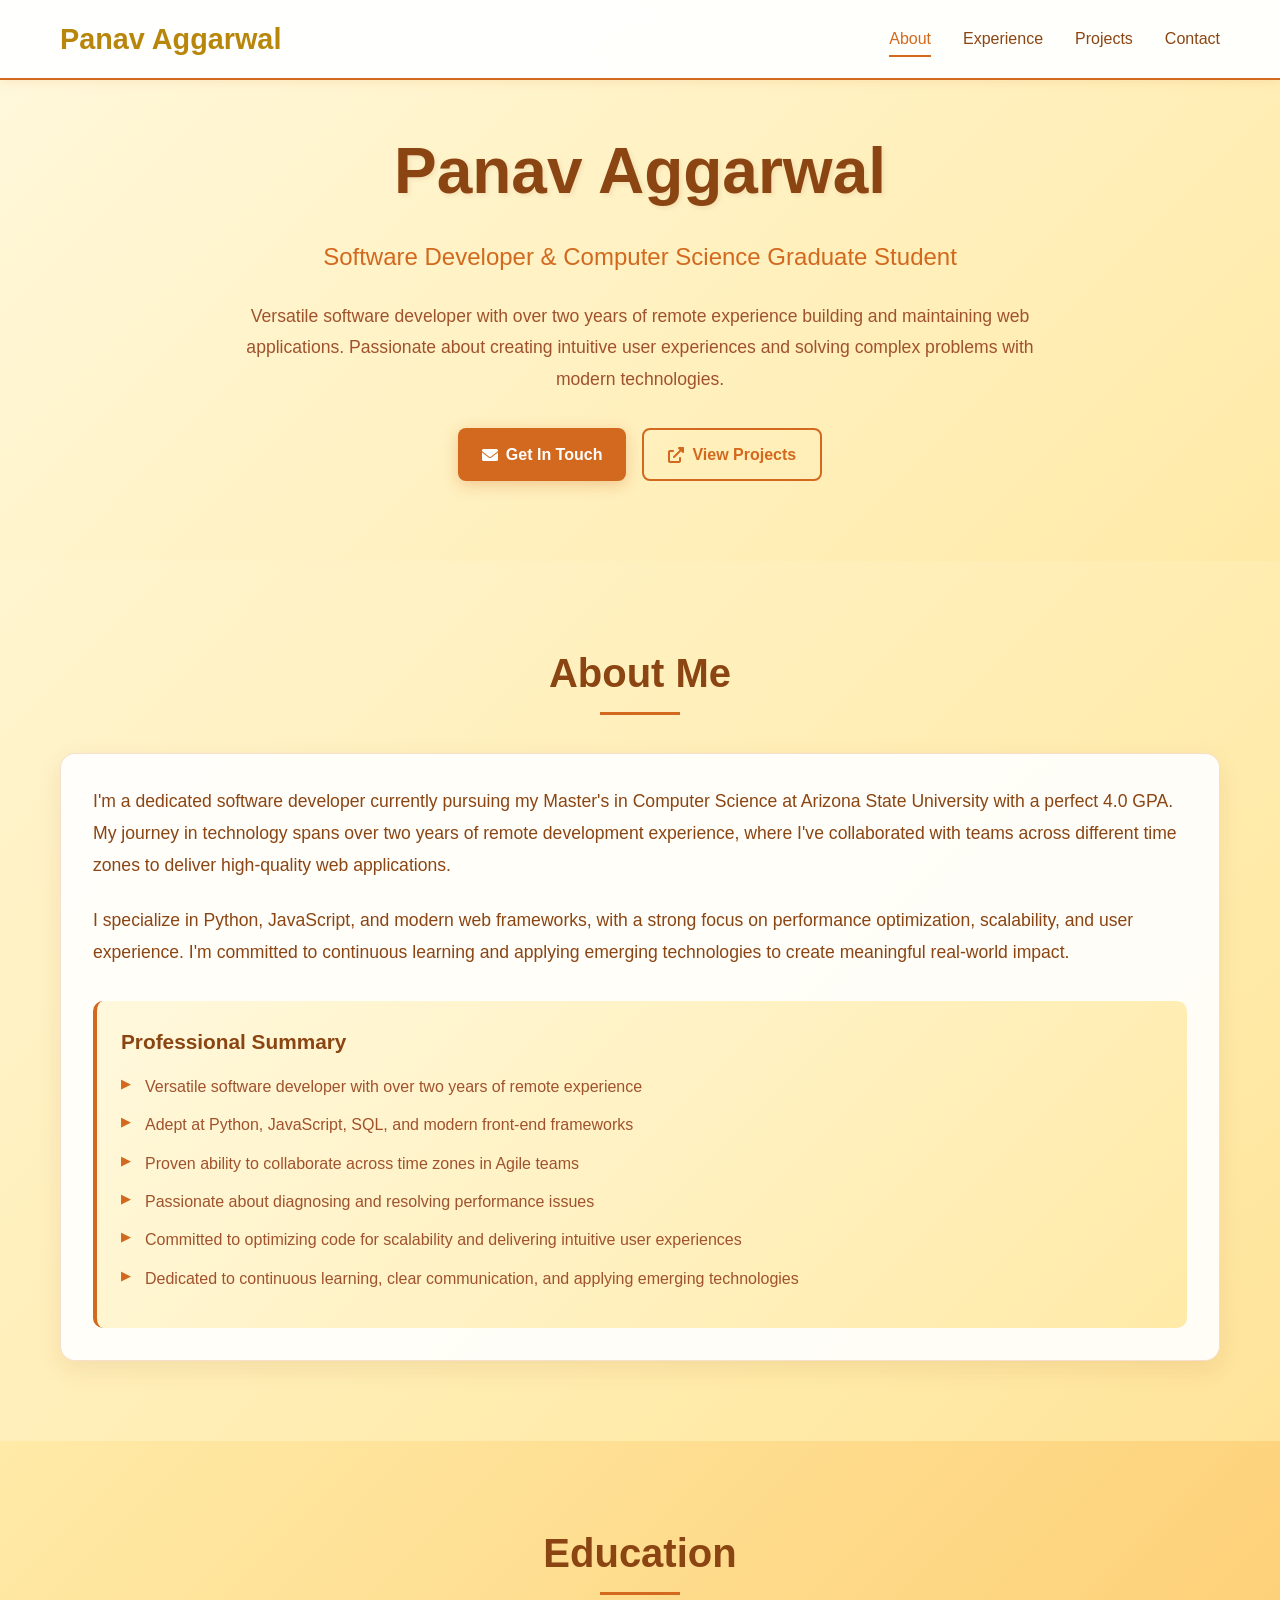
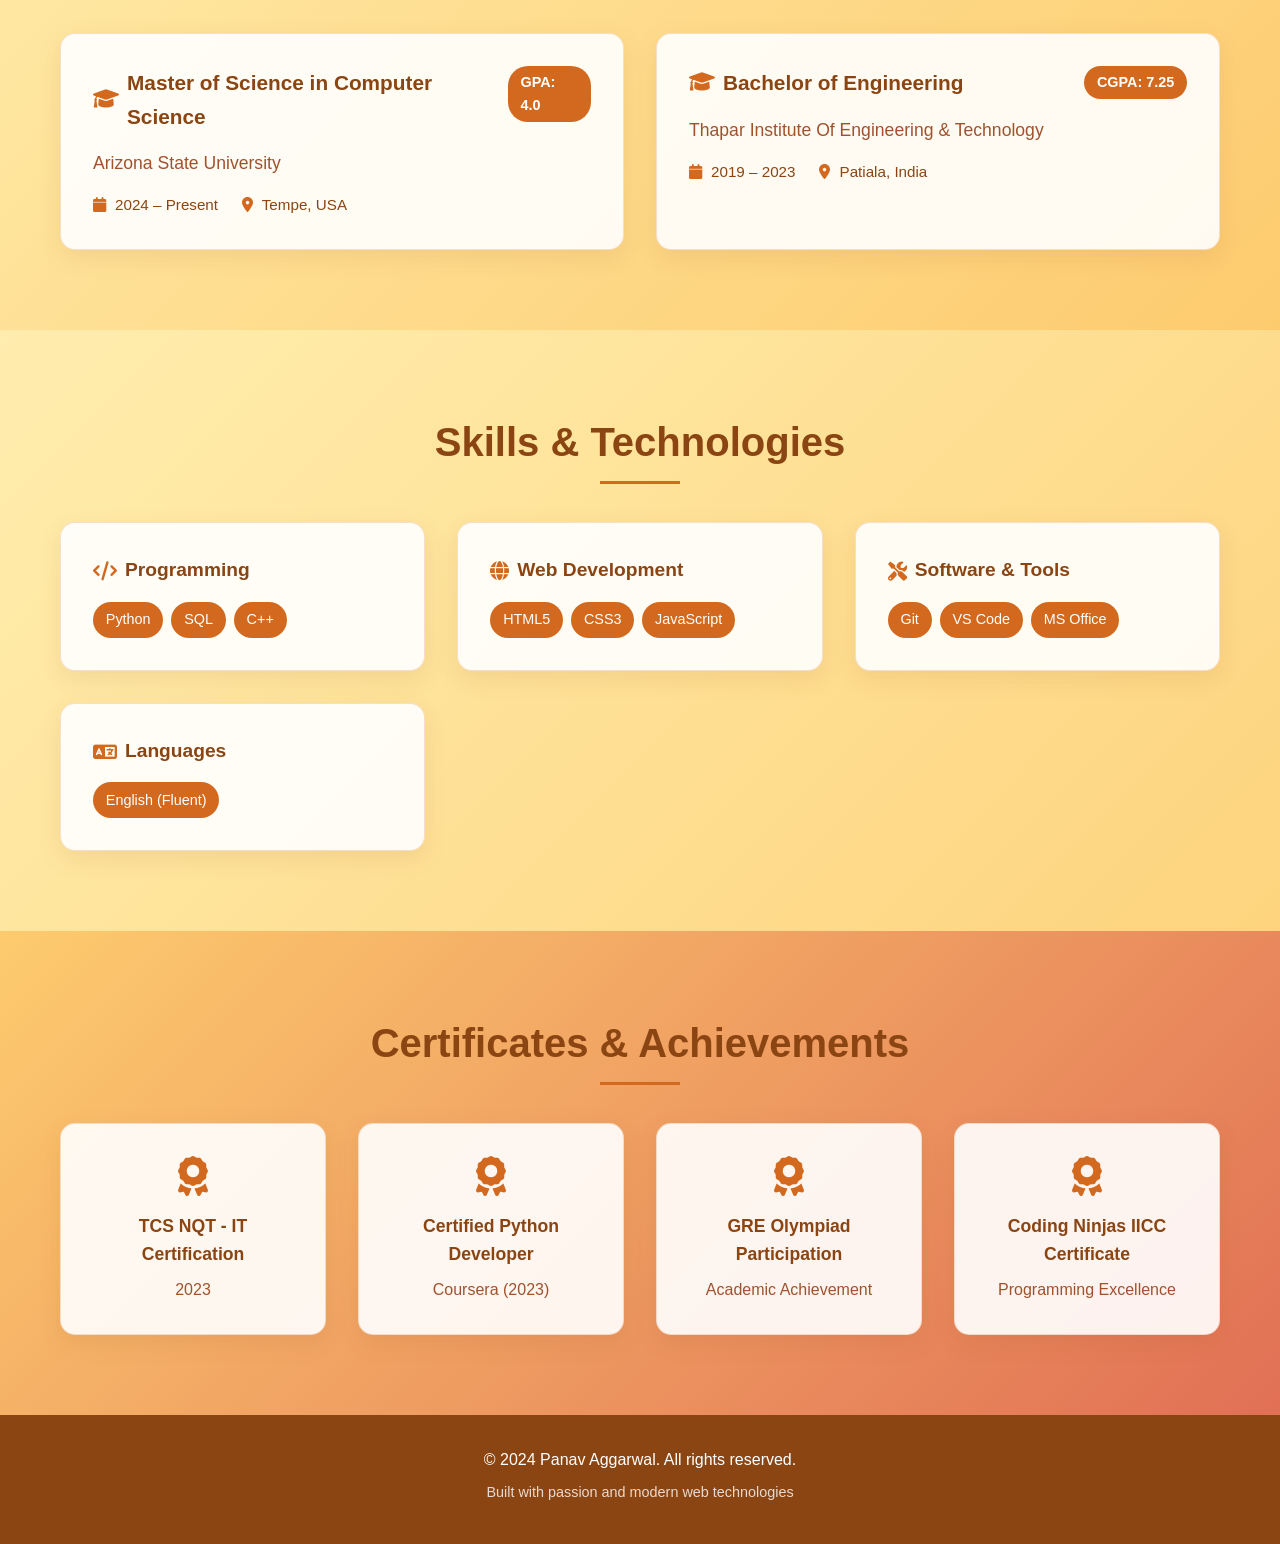
==== index.html @ fdd174f0 "Add files via upload" ====
<!DOCTYPE html>
<html lang="en">
<head>
    <meta charset="UTF-8">
    <meta name="viewport" content="width=device-width, initial-scale=1.0">
    <title>Panav Aggarwal - Portfolio</title>
    <link rel="stylesheet" href="styles.css">
    <link href="https://cdnjs.cloudflare.com/ajax/libs/font-awesome/6.0.0/css/all.min.css" rel="stylesheet">
</head>
<body>
    <!-- Navigation -->
    <nav class="navbar">
        <div class="nav-container">
            <div class="nav-logo">
                <a href="index.html">Panav Aggarwal</a>
            </div>
            <div class="nav-menu" id="nav-menu">
                <a href="index.html" class="nav-link active">About</a>
                <a href="experience.html" class="nav-link">Experience</a>
                <a href="projects.html" class="nav-link">Projects</a>
                <a href="contact.html" class="nav-link">Contact</a>
            </div>
            <div class="hamburger" id="hamburger">
                <span class="bar"></span>
                <span class="bar"></span>
                <span class="bar"></span>
            </div>
        </div>
    </nav>

    <!-- Hero Section -->
    <section class="hero">
        <div class="container">
            <div class="hero-content">
                <h1 class="hero-title">Panav Aggarwal</h1>
                <p class="hero-subtitle">Software Developer & Computer Science Graduate Student</p>
                <p class="hero-description">
                    Versatile software developer with over two years of remote experience building and maintaining web applications. 
                    Passionate about creating intuitive user experiences and solving complex problems with modern technologies.
                </p>
                <div class="hero-buttons">
                    <a href="contact.html" class="btn btn-primary">
                        <i class="fas fa-envelope"></i> Get In Touch
                    </a>
                    <a href="projects.html" class="btn btn-secondary">
                        <i class="fas fa-external-link-alt"></i> View Projects
                    </a>
                </div>
            </div>
        </div>
    </section>

    <!-- About Section -->
    <section class="about">
        <div class="container">
            <h2 class="section-title">About Me</h2>
            <div class="about-content">
                <div class="about-text">
                    <p>
                        I'm a dedicated software developer currently pursuing my Master's in Computer Science at Arizona State University 
                        with a perfect 4.0 GPA. My journey in technology spans over two years of remote development experience, where I've 
                        collaborated with teams across different time zones to deliver high-quality web applications.
                    </p>
                    <p>
                        I specialize in Python, JavaScript, and modern web frameworks, with a strong focus on performance optimization, 
                        scalability, and user experience. I'm committed to continuous learning and applying emerging technologies to create 
                        meaningful real-world impact.
                    </p>
                    <div class="summary-highlights">
                        <h3>Professional Summary</h3>
                        <ul>
                            <li>Versatile software developer with over two years of remote experience</li>
                            <li>Adept at Python, JavaScript, SQL, and modern front-end frameworks</li>
                            <li>Proven ability to collaborate across time zones in Agile teams</li>
                            <li>Passionate about diagnosing and resolving performance issues</li>
                            <li>Committed to optimizing code for scalability and delivering intuitive user experiences</li>
                            <li>Dedicated to continuous learning, clear communication, and applying emerging technologies</li>
                        </ul>
                    </div>
                </div>
            </div>
        </div>
    </section>

    <!-- Education Section -->
    <section class="education">
        <div class="container">
            <h2 class="section-title">Education</h2>
            <div class="education-grid">
                <div class="education-card">
                    <div class="education-header">
                        <h3><i class="fas fa-graduation-cap"></i> Master of Science in Computer Science</h3>
                        <span class="gpa">GPA: 4.0</span>
                    </div>
                    <p class="institution">Arizona State University</p>
                    <div class="education-details">
                        <span><i class="fas fa-calendar"></i> 2024 – Present</span>
                        <span><i class="fas fa-map-marker-alt"></i> Tempe, USA</span>
                    </div>
                </div>
                
                <div class="education-card">
                    <div class="education-header">
                        <h3><i class="fas fa-graduation-cap"></i> Bachelor of Engineering</h3>
                        <span class="gpa">CGPA: 7.25</span>
                    </div>
                    <p class="institution">Thapar Institute Of Engineering & Technology</p>
                    <div class="education-details">
                        <span><i class="fas fa-calendar"></i> 2019 – 2023</span>
                        <span><i class="fas fa-map-marker-alt"></i> Patiala, India</span>
                    </div>
                </div>
            </div>
        </div>
    </section>

    <!-- Skills Section -->
    <section class="skills">
        <div class="container">
            <h2 class="section-title">Skills & Technologies</h2>
            <div class="skills-grid">
                <div class="skill-category">
                    <h3><i class="fas fa-code"></i> Programming</h3>
                    <div class="skill-tags">
                        <span class="skill-tag">Python</span>
                        <span class="skill-tag">SQL</span>
                        <span class="skill-tag">C++</span>
                    </div>
                </div>
                
                <div class="skill-category">
                    <h3><i class="fas fa-globe"></i> Web Development</h3>
                    <div class="skill-tags">
                        <span class="skill-tag">HTML5</span>
                        <span class="skill-tag">CSS3</span>
                        <span class="skill-tag">JavaScript</span>
                    </div>
                </div>
                
                <div class="skill-category">
                    <h3><i class="fas fa-tools"></i> Software & Tools</h3>
                    <div class="skill-tags">
                        <span class="skill-tag">Git</span>
                        <span class="skill-tag">VS Code</span>
                        <span class="skill-tag">MS Office</span>
                    </div>
                </div>
                
                <div class="skill-category">
                    <h3><i class="fas fa-language"></i> Languages</h3>
                    <div class="skill-tags">
                        <span class="skill-tag">English (Fluent)</span>
                    </div>
                </div>
            </div>
        </div>
    </section>

    <!-- Certificates Section -->
    <section class="certificates">
        <div class="container">
            <h2 class="section-title">Certificates & Achievements</h2>
            <div class="certificates-grid">
                <div class="certificate-card">
                    <i class="fas fa-award"></i>
                    <h3>TCS NQT - IT Certification</h3>
                    <p>2023</p>
                </div>
                
                <div class="certificate-card">
                    <i class="fas fa-award"></i>
                    <h3>Certified Python Developer</h3>
                    <p>Coursera (2023)</p>
                </div>
                
                <div class="certificate-card">
                    <i class="fas fa-award"></i>
                    <h3>GRE Olympiad Participation</h3>
                    <p>Academic Achievement</p>
                </div>
                
                <div class="certificate-card">
                    <i class="fas fa-award"></i>
                    <h3>Coding Ninjas IICC Certificate</h3>
                    <p>Programming Excellence</p>
                </div>
            </div>
        </div>
    </section>

    <!-- Footer -->
    <footer class="footer">
        <div class="container">
            <p>&copy; 2024 Panav Aggarwal. All rights reserved.</p>
            <p>Built with passion and modern web technologies</p>
        </div>
    </footer>

    <script src="script.js"></script>
</body>
</html>
---- styles.css ----
/* Reset and Base Styles */
* {
  margin: 0;
  padding: 0;
  box-sizing: border-box;
}

body {
  font-family: "Segoe UI", Tahoma, Geneva, Verdana, sans-serif;
  line-height: 1.6;
  color: #8b4513;
  background: linear-gradient(135deg, #fff8dc 0%, #ffeaa7 50%, #fdcb6e 100%);
  min-height: 100vh;
}

.container {
  max-width: 1200px;
  margin: 0 auto;
  padding: 0 20px;
}

/* Navigation */
.navbar {
  background: rgba(255, 255, 255, 0.95);
  backdrop-filter: blur(10px);
  border-bottom: 2px solid #d2691e;
  position: fixed;
  top: 0;
  width: 100%;
  z-index: 1000;
  box-shadow: 0 2px 10px rgba(210, 105, 30, 0.1);
}

.nav-container {
  display: flex;
  justify-content: space-between;
  align-items: center;
  padding: 1rem 20px;
  max-width: 1200px;
  margin: 0 auto;
}

.nav-logo a {
  font-size: 1.8rem;
  font-weight: bold;
  color: #b8860b;
  text-decoration: none;
  transition: color 0.3s ease;
}

.nav-logo a:hover {
  color: #d2691e;
}

.nav-menu {
  display: flex;
  gap: 2rem;
}

.nav-link {
  color: #8b4513;
  text-decoration: none;
  font-weight: 500;
  transition: color 0.3s ease;
  position: relative;
}

.nav-link:hover,
.nav-link.active {
  color: #d2691e;
}

.nav-link.active::after {
  content: "";
  position: absolute;
  bottom: -5px;
  left: 0;
  width: 100%;
  height: 2px;
  background: #d2691e;
}

.hamburger {
  display: none;
  flex-direction: column;
  cursor: pointer;
}

.bar {
  width: 25px;
  height: 3px;
  background: #8b4513;
  margin: 3px 0;
  transition: 0.3s;
}

/* Hero Section */
.hero {
  padding: 120px 0 80px;
  text-align: center;
  background: linear-gradient(135deg, #fff8dc 0%, #ffeaa7 100%);
}

.hero-title {
  font-size: 4rem;
  font-weight: bold;
  color: #8b4513;
  margin-bottom: 1rem;
  text-shadow: 2px 2px 4px rgba(139, 69, 19, 0.1);
}

.hero-subtitle {
  font-size: 1.5rem;
  color: #d2691e;
  margin-bottom: 1.5rem;
  font-weight: 500;
}

.hero-description {
  font-size: 1.1rem;
  color: #a0522d;
  max-width: 800px;
  margin: 0 auto 2rem;
  line-height: 1.8;
}

.hero-buttons {
  display: flex;
  gap: 1rem;
  justify-content: center;
  flex-wrap: wrap;
}

/* Page Header */
.page-header {
  padding: 120px 0 60px;
  text-align: center;
  background: linear-gradient(135deg, #fff8dc 0%, #ffeaa7 100%);
}

.page-header h1 {
  font-size: 3rem;
  color: #8b4513;
  margin-bottom: 1rem;
}

.page-header p {
  font-size: 1.2rem;
  color: #d2691e;
}

/* Buttons */
.btn {
  display: inline-flex;
  align-items: center;
  padding: 12px 24px;
  border-radius: 8px;
  text-decoration: none;
  font-weight: 600;
  transition: all 0.3s ease;
  border: none;
  cursor: pointer;
  font-size: 1rem;
}

.btn-primary {
  background: #d2691e;
  color: white;
  box-shadow: 0 4px 15px rgba(210, 105, 30, 0.3);
}

.btn-primary:hover {
  background: #b8860b;
  transform: translateY(-2px);
  box-shadow: 0 6px 20px rgba(210, 105, 30, 0.4);
}

.btn-secondary {
  background: transparent;
  color: #d2691e;
  border: 2px solid #d2691e;
}

.btn-secondary:hover {
  background: #d2691e;
  color: white;
  transform: translateY(-2px);
}

.btn i {
  margin-right: 8px;
}

/* Sections */
.about,
.education,
.skills,
.certificates,
.experience-detail,
.projects-detail,
.contact-section {
  padding: 80px 0;
}

.section-title {
  font-size: 2.5rem;
  color: #8b4513;
  text-align: center;
  margin-bottom: 3rem;
  position: relative;
}

.section-title::after {
  content: "";
  position: absolute;
  bottom: -10px;
  left: 50%;
  transform: translateX(-50%);
  width: 80px;
  height: 3px;
  background: #d2691e;
}

/* Cards */
.about-content,
.education-card,
.skill-category,
.certificate-card,
.project-card,
.experience-item {
  background: rgba(255, 255, 255, 0.9);
  border-radius: 15px;
  padding: 2rem;
  box-shadow: 0 8px 25px rgba(139, 69, 19, 0.1);
  border: 1px solid rgba(210, 105, 30, 0.2);
  transition: transform 0.3s ease, box-shadow 0.3s ease;
}

.about-content:hover,
.education-card:hover,
.skill-category:hover,
.certificate-card:hover,
.project-card:hover {
  transform: translateY(-5px);
  box-shadow: 0 12px 35px rgba(139, 69, 19, 0.15);
}

/* About Section */
.about-text p {
  font-size: 1.1rem;
  color: #8b4513;
  margin-bottom: 1.5rem;
  line-height: 1.8;
}

.summary-highlights {
  margin-top: 2rem;
  padding: 1.5rem;
  background: linear-gradient(135deg, #fff8dc 0%, #ffeaa7 100%);
  border-radius: 10px;
  border-left: 4px solid #d2691e;
}

.summary-highlights h3 {
  color: #8b4513;
  margin-bottom: 1rem;
  font-size: 1.3rem;
}

.summary-highlights ul {
  list-style: none;
}

.summary-highlights li {
  color: #a0522d;
  margin-bottom: 0.8rem;
  padding-left: 1.5rem;
  position: relative;
}

.summary-highlights li::before {
  content: "▶";
  position: absolute;
  left: 0;
  color: #d2691e;
  font-size: 0.8rem;
}

/* Education */
.education {
  background: linear-gradient(135deg, #ffeaa7 0%, #fdcb6e 100%);
}

.education-grid {
  display: grid;
  grid-template-columns: repeat(auto-fit, minmax(400px, 1fr));
  gap: 2rem;
}

.education-header {
  display: flex;
  justify-content: space-between;
  align-items: flex-start;
  margin-bottom: 1rem;
}

.education-header h3 {
  color: #8b4513;
  font-size: 1.3rem;
  display: flex;
  align-items: center;
}

.education-header i {
  margin-right: 0.5rem;
  color: #d2691e;
}

.gpa {
  background: #d2691e;
  color: white;
  padding: 0.3rem 0.8rem;
  border-radius: 20px;
  font-size: 0.9rem;
  font-weight: 600;
}

.institution {
  color: #a0522d;
  font-size: 1.1rem;
  font-weight: 500;
  margin-bottom: 1rem;
}

.education-details {
  display: flex;
  gap: 1.5rem;
  color: #8b4513;
  font-size: 0.95rem;
}

.education-details i {
  color: #d2691e;
  margin-right: 0.3rem;
}

/* Skills */
.skills-grid {
  display: grid;
  grid-template-columns: repeat(auto-fit, minmax(280px, 1fr));
  gap: 2rem;
}

.skill-category h3 {
  color: #8b4513;
  margin-bottom: 1rem;
  display: flex;
  align-items: center;
  font-size: 1.2rem;
}

.skill-category i {
  margin-right: 0.5rem;
  color: #d2691e;
}

.skill-tags,
.tech-tags {
  display: flex;
  flex-wrap: wrap;
  gap: 0.5rem;
}

.skill-tag,
.tech-tag {
  background: #d2691e;
  color: white;
  padding: 0.4rem 0.8rem;
  border-radius: 20px;
  font-size: 0.9rem;
  font-weight: 500;
}

/* Certificates */
.certificates {
  background: linear-gradient(135deg, #fdcb6e 0%, #e17055 100%);
}

.certificates-grid {
  display: grid;
  grid-template-columns: repeat(auto-fit, minmax(250px, 1fr));
  gap: 2rem;
}

.certificate-card {
  text-align: center;
}

.certificate-card i {
  font-size: 2.5rem;
  color: #d2691e;
  margin-bottom: 1rem;
}

.certificate-card h3 {
  color: #8b4513;
  margin-bottom: 0.5rem;
  font-size: 1.1rem;
}

.certificate-card p {
  color: #a0522d;
  font-weight: 500;
}

/* Experience Timeline */
.experience-timeline {
  position: relative;
  max-width: 1000px;
  margin: 0 auto;
}

.experience-timeline::before {
  content: "";
  position: absolute;
  left: 30px;
  top: 0;
  bottom: 0;
  width: 3px;
  background: #d2691e;
}

.experience-item {
  position: relative;
  margin-bottom: 3rem;
  margin-left: 80px;
}

.experience-date {
  position: absolute;
  left: -110px;
  top: 0;
  width: 80px;
}

.date-badge {
  background: #d2691e;
  color: white;
  padding: 0.5rem;
  border-radius: 8px;
  font-size: 0.8rem;
  font-weight: 600;
  text-align: center;
  display: block;
  line-height: 1.2;
}

.experience-item::before {
  content: "";
  position: absolute;
  left: -95px;
  top: 10px;
  width: 15px;
  height: 15px;
  background: #d2691e;
  border-radius: 50%;
  border: 3px solid white;
  box-shadow: 0 0 0 3px #d2691e;
}

.experience-header h3 {
  color: #8b4513;
  font-size: 1.4rem;
  margin-bottom: 0.5rem;
  display: flex;
  align-items: center;
}

.experience-header h4 {
  color: #a0522d;
  font-size: 1.1rem;
  margin-bottom: 0.5rem;
}

.experience-header i {
  margin-right: 0.5rem;
  color: #d2691e;
}

.location {
  color: #8b4513;
  font-size: 0.95rem;
  margin-bottom: 1rem;
}

.location i {
  margin-right: 0.3rem;
  color: #d2691e;
}

.experience-description p {
  color: #8b4513;
  margin-bottom: 1.5rem;
  line-height: 1.7;
}

.experience-description h5 {
  color: #8b4513;
  margin: 1.5rem 0 1rem;
  font-size: 1.1rem;
}

.achievement-list {
  list-style: none;
  margin-bottom: 1.5rem;
}

.achievement-list li {
  margin-bottom: 1rem;
  padding-left: 2rem;
  position: relative;
  color: #8b4513;
  line-height: 1.6;
}

.achievement-list i {
  position: absolute;
  left: 0;
  top: 0.2rem;
  color: #d2691e;
}

.skills-used {
  margin-top: 1.5rem;
  padding: 1rem;
  background: linear-gradient(135deg, #fff8dc 0%, #ffeaa7 100%);
  border-radius: 8px;
}

.project-highlights {
  margin-top: 1.5rem;
  padding: 1rem;
  background: linear-gradient(135deg, #fff8dc 0%, #ffeaa7 100%);
  border-radius: 8px;
}

.project-highlights h5 {
  color: #8b4513;
  margin-bottom: 0.8rem;
}

.project-highlights ul {
  color: #a0522d;
  padding-left: 1.5rem;
}

.project-highlights li {
  margin-bottom: 0.5rem;
}

/* Projects */
.projects-detail {
  background: linear-gradient(135deg, #fff8dc 0%, #ffeaa7 100%);
}

.projects-grid {
  display: grid;
  gap: 3rem;
}

.project-card {
  max-width: 900px;
  margin: 0 auto;
}

.project-header {
  display: flex;
  justify-content: space-between;
  align-items: flex-start;
  margin-bottom: 1.5rem;
}

.project-header h3 {
  color: #8b4513;
  font-size: 1.5rem;
  display: flex;
  align-items: center;
}

.project-header i {
  margin-right: 0.5rem;
  color: #d2691e;
}

.project-type {
  background: #d2691e;
  color: white;
  padding: 0.3rem 0.8rem;
  border-radius: 20px;
  font-size: 0.9rem;
  font-weight: 600;
}

.project-summary {
  color: #8b4513;
  font-size: 1.1rem;
  line-height: 1.7;
  margin-bottom: 2rem;
}

.project-details h4 {
  color: #8b4513;
  margin: 1.5rem 0 1rem;
  font-size: 1.2rem;
}

.project-features {
  list-style: none;
  margin-bottom: 2rem;
}

.project-features li {
  margin-bottom: 1rem;
  padding-left: 2rem;
  position: relative;
  color: #8b4513;
  line-height: 1.6;
}

.project-features i {
  position: absolute;
  left: 0;
  top: 0.2rem;
  color: #d2691e;
}

.technologies-used {
  margin: 2rem 0;
  padding: 1.5rem;
  background: linear-gradient(135deg, #fdcb6e 0%, #e17055 100%);
  border-radius: 10px;
}

.project-features-detail {
  margin: 2rem 0;
  padding: 1.5rem;
  background: linear-gradient(135deg, #fff8dc 0%, #ffeaa7 100%);
  border-radius: 10px;
}

.project-features-detail ul {
  color: #8b4513;
  padding-left: 1.5rem;
}

.project-features-detail li {
  margin-bottom: 0.8rem;
  line-height: 1.5;
}

.project-testing {
  margin: 2rem 0;
  padding: 1.5rem;
  background: linear-gradient(135deg, #ffeaa7 0%, #fdcb6e 100%);
  border-radius: 10px;
}

.project-testing ul {
  color: #8b4513;
  padding-left: 1.5rem;
}

.project-testing li {
  margin-bottom: 0.8rem;
  line-height: 1.5;
}

.project-impact {
  margin-top: 2rem;
  padding: 1.5rem;
  background: linear-gradient(135deg, #e17055 0%, #d63031 100%);
  border-radius: 10px;
}

.project-impact h4 {
  color: white;
  margin-bottom: 1rem;
}

.impact-metrics {
  display: flex;
  gap: 2rem;
  flex-wrap: wrap;
}

.metric {
  text-align: center;
  color: white;
}

.metric-value {
  display: block;
  font-size: 2rem;
  font-weight: bold;
  margin-bottom: 0.5rem;
}

.metric-label {
  font-size: 0.9rem;
  opacity: 0.9;
}

/* Contact */
.contact-grid {
  display: grid;
  grid-template-columns: 1fr 1fr;
  gap: 4rem;
  align-items: start;
}

.contact-info h2 {
  color: #8b4513;
  margin-bottom: 1rem;
  font-size: 1.8rem;
}

.contact-info p {
  color: #a0522d;
  margin-bottom: 2rem;
  line-height: 1.6;
}

.contact-items {
  display: flex;
  flex-direction: column;
  gap: 1.5rem;
}

.contact-item {
  display: flex;
  align-items: center;
  padding: 1rem;
  background: rgba(255, 255, 255, 0.7);
  border-radius: 10px;
  border-left: 4px solid #d2691e;
}

.contact-icon {
  width: 50px;
  height: 50px;
  background: #d2691e;
  border-radius: 50%;
  display: flex;
  align-items: center;
  justify-content: center;
  margin-right: 1rem;
}

.contact-icon i {
  color: white;
  font-size: 1.2rem;
}

.contact-details h3 {
  color: #8b4513;
  margin-bottom: 0.3rem;
  font-size: 1rem;
}

.contact-details a {
  color: #a0522d;
  text-decoration: none;
  transition: color 0.3s ease;
}

.contact-details a:hover {
  color: #d2691e;
}

.contact-form-container {
  background: rgba(255, 255, 255, 0.9);
  padding: 2rem;
  border-radius: 15px;
  box-shadow: 0 8px 25px rgba(139, 69, 19, 0.1);
}

.contact-form-container h2 {
  color: #8b4513;
  margin-bottom: 1.5rem;
  font-size: 1.8rem;
}

.form-group {
  margin-bottom: 1.5rem;
}

.form-group label {
  display: block;
  color: #8b4513;
  margin-bottom: 0.5rem;
  font-weight: 500;
}

.form-group input,
.form-group textarea {
  width: 100%;
  padding: 0.8rem;
  border: 2px solid #ddd;
  border-radius: 8px;
  font-size: 1rem;
  transition: border-color 0.3s ease;
  font-family: inherit;
}

.form-group input:focus,
.form-group textarea:focus {
  outline: none;
  border-color: #d2691e;
}

.form-group textarea {
  resize: vertical;
  min-height: 120px;
}

.cta-section {
  background: linear-gradient(135deg, #d2691e 0%, #b8860b 100%);
  color: white;
  text-align: center;
  padding: 60px 0;
}

.cta-content h2 {
  font-size: 2.5rem;
  margin-bottom: 1rem;
}

.cta-content p {
  font-size: 1.2rem;
  margin-bottom: 2rem;
  opacity: 0.9;
}

.cta-buttons {
  display: flex;
  gap: 1rem;
  justify-content: center;
  flex-wrap: wrap;
}

.cta-section .btn-primary {
  background: white;
  color: #d2691e;
}

.cta-section .btn-primary:hover {
  background: #fff8dc;
  transform: translateY(-2px);
}

.cta-section .btn-secondary {
  border-color: white;
  color: white;
}

.cta-section .btn-secondary:hover {
  background: white;
  color: #d2691e;
}

/* Footer */
.footer {
  background: #8b4513;
  color: white;
  text-align: center;
  padding: 2rem 0;
}

.footer p {
  margin-bottom: 0.5rem;
}

.footer p:last-child {
  opacity: 0.8;
  font-size: 0.9rem;
}

/* Responsive Design */
@media (max-width: 768px) {
  .hamburger {
    display: flex;
  }

  .nav-menu {
    position: fixed;
    left: -100%;
    top: 70px;
    flex-direction: column;
    background-color: rgba(255, 255, 255, 0.98);
    width: 100%;
    text-align: center;
    transition: 0.3s;
    box-shadow: 0 10px 27px rgba(0, 0, 0, 0.05);
    padding: 2rem 0;
  }

  .nav-menu.active {
    left: 0;
  }

  .hero-title {
    font-size: 2.5rem;
  }

  .hero-buttons {
    flex-direction: column;
    align-items: center;
  }

  .contact-grid {
    grid-template-columns: 1fr;
    gap: 2rem;
  }

  .education-grid {
    grid-template-columns: 1fr;
  }

  .skills-grid {
    grid-template-columns: 1fr;
  }

  .certificates-grid {
    grid-template-columns: repeat(auto-fit, minmax(200px, 1fr));
  }

  .experience-timeline::before {
    left: 15px;
  }

  .experience-item {
    margin-left: 50px;
  }

  .experience-date {
    left: -80px;
    width: 60px;
  }

  .experience-item::before {
    left: -65px;
  }

  .date-badge {
    font-size: 0.7rem;
    padding: 0.3rem;
  }

  .impact-metrics {
    justify-content: center;
  }

  .cta-buttons {
    flex-direction: column;
    align-items: center;
  }
}

@media (max-width: 480px) {
  .hero-title {
    font-size: 2rem;
  }

  .page-header h1 {
    font-size: 2rem;
  }

  .section-title {
    font-size: 2rem;
  }

  .experience-timeline::before {
    display: none;
  }

  .experience-item {
    margin-left: 0;
  }

  .experience-date {
    position: static;
    margin-bottom: 1rem;
    width: auto;
  }

  .experience-item::before {
    display: none;
  }

  .education-header {
    flex-direction: column;
    align-items: flex-start;
    gap: 0.5rem;
  }

  .project-header {
    flex-direction: column;
    align-items: flex-start;
    gap: 0.5rem;
  }

  .impact-metrics {
    flex-direction: column;
    gap: 1rem;
  }
}

/* Animations */
@keyframes fadeInUp {
  from {
    opacity: 0;
    transform: translateY(30px);
  }
  to {
    opacity: 1;
    transform: translateY(0);
  }
}

.hero-content,
.about-content,
.education-card,
.skill-category,
.certificate-card,
.project-card,
.experience-item {
  animation: fadeInUp 0.6s ease-out;
}

/* Smooth scrolling */
html {
  scroll-behavior: smooth;
}

/* Selection styles */
::selection {
  background: #d2691e;
  color: white;
}

::-moz-selection {
  background: #d2691e;
  color: white;
}
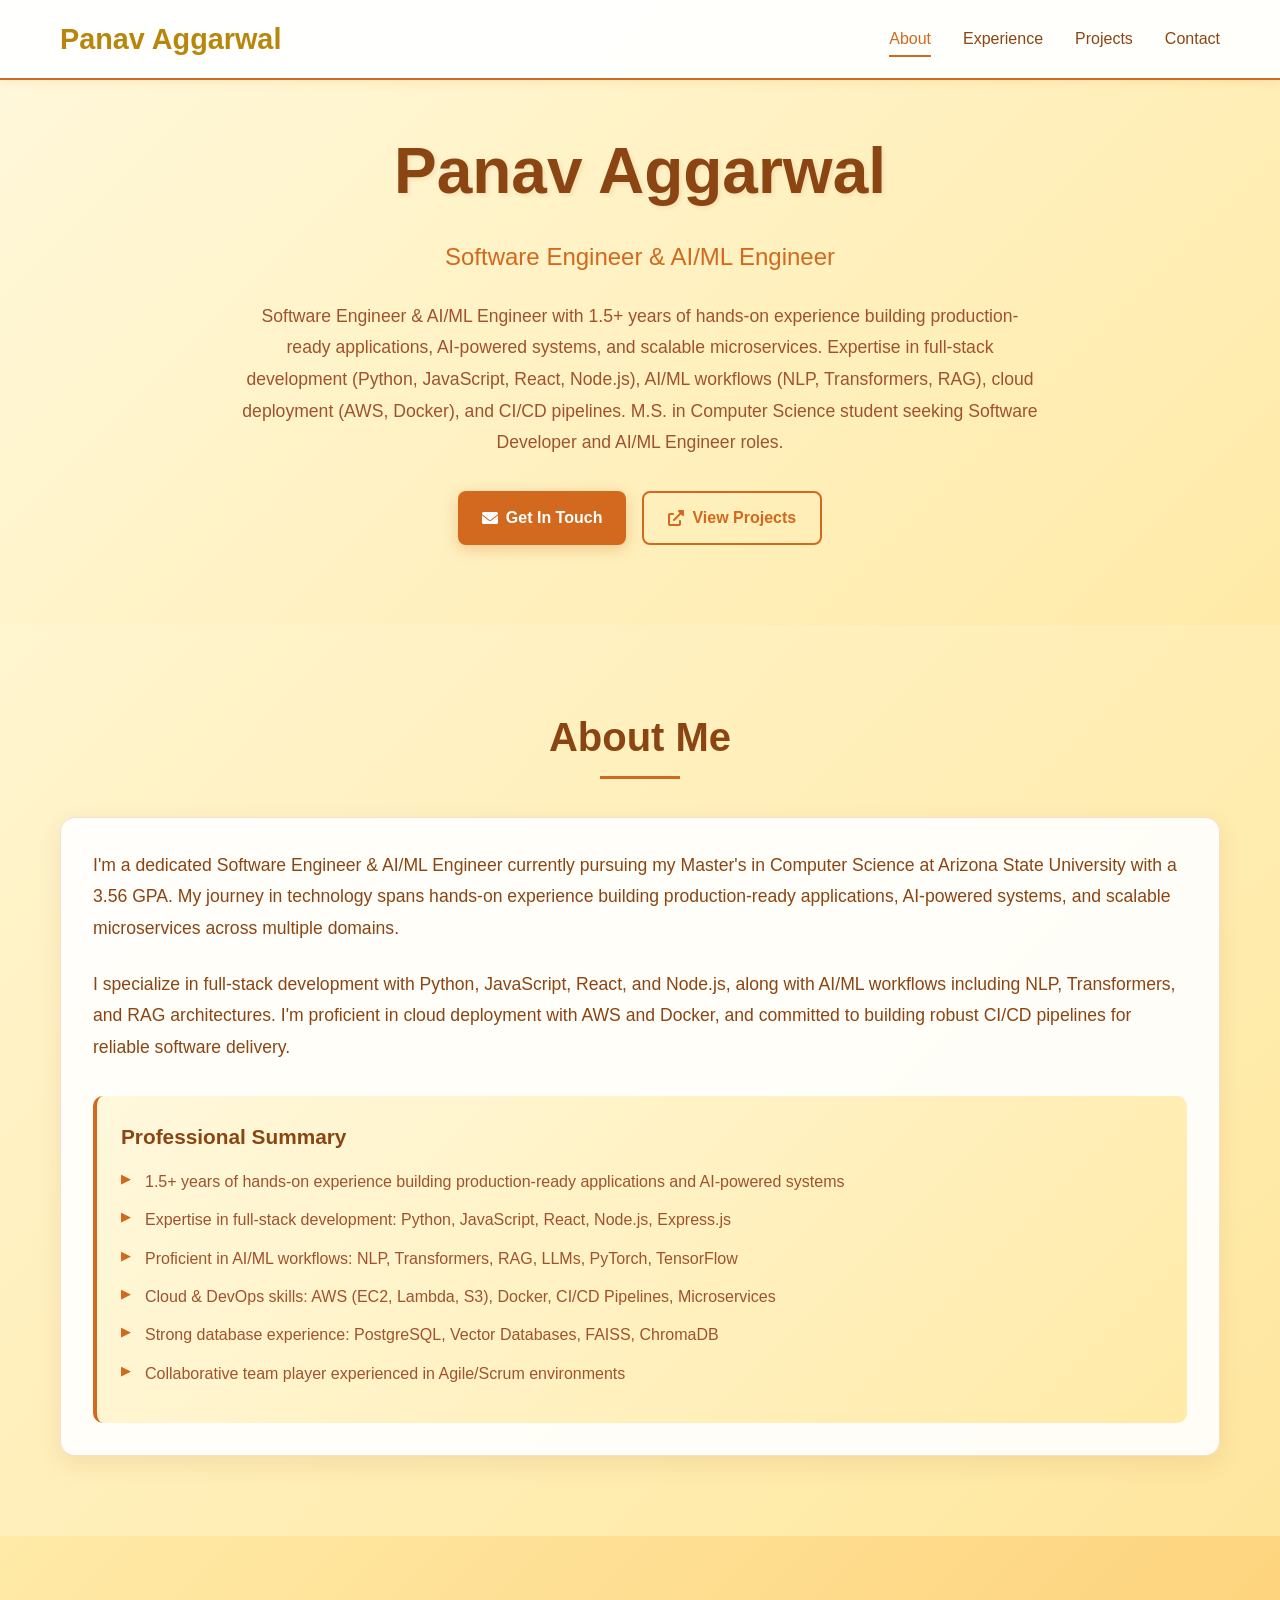
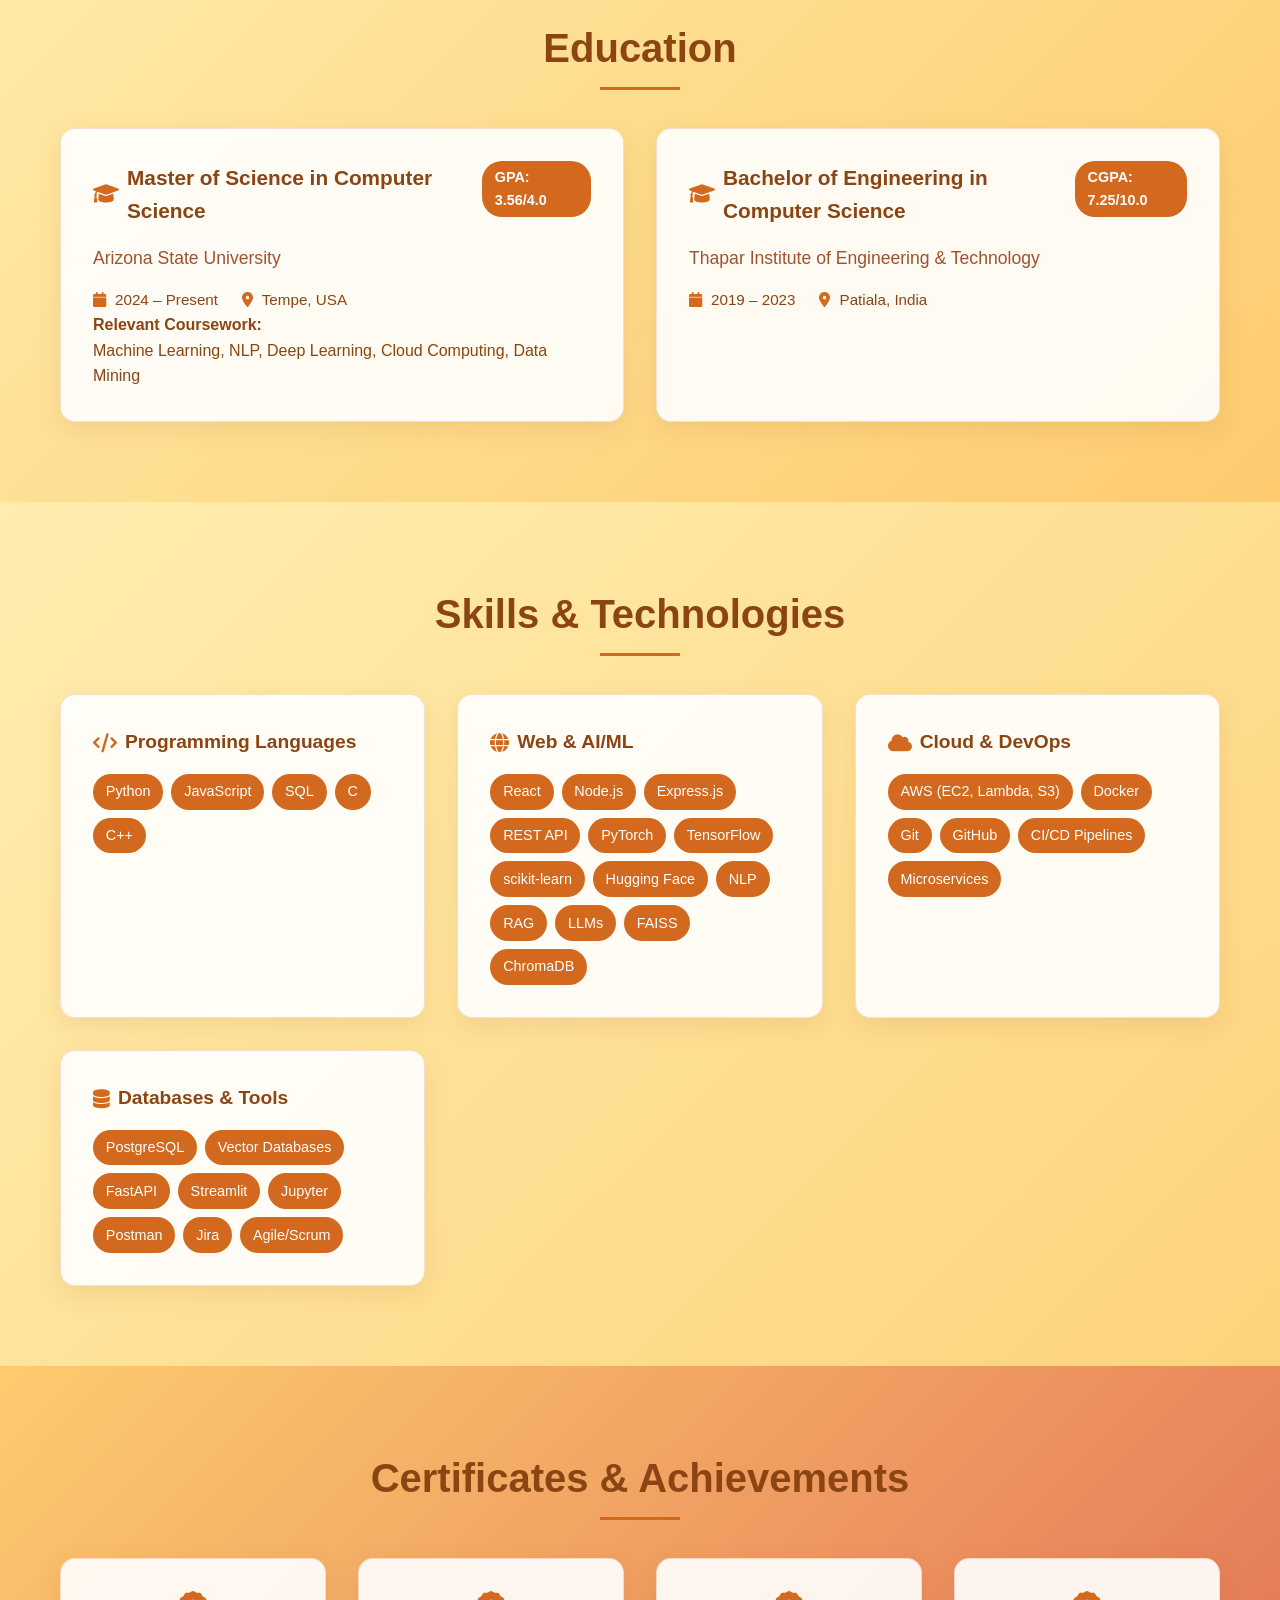
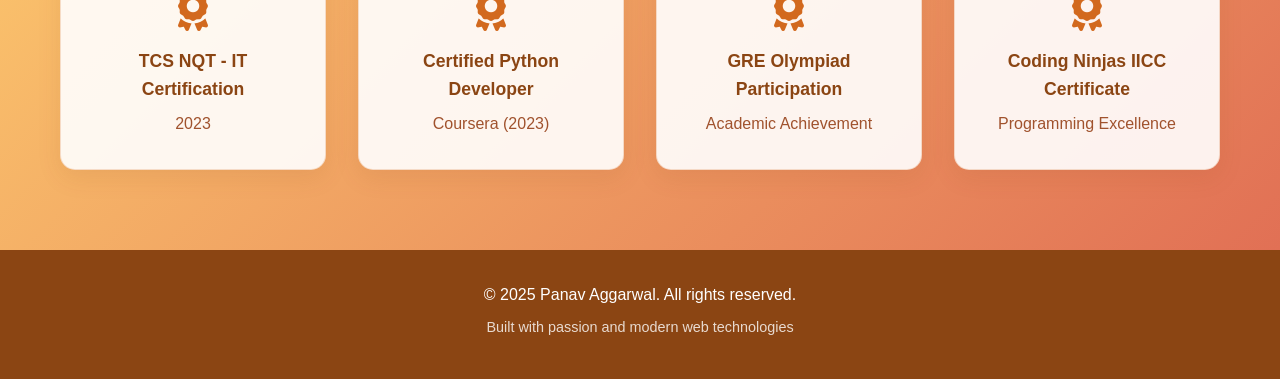
==== commit 88ddacd5: "Update index.html" ====
--- a/index.html
+++ b/index.html
@@ -33,10 +33,13 @@
         <div class="container">
             <div class="hero-content">
                 <h1 class="hero-title">Panav Aggarwal</h1>
-                <p class="hero-subtitle">Software Developer & Computer Science Graduate Student</p>
+                <p class="hero-subtitle">Software Engineer &amp; AI/ML Engineer</p>
                 <p class="hero-description">
-                    Versatile software developer with over two years of remote experience building and maintaining web applications. 
-                    Passionate about creating intuitive user experiences and solving complex problems with modern technologies.
+                    Software Engineer &amp; AI/ML Engineer with 1.5+ years of hands-on experience building production-ready 
+                    applications, AI-powered systems, and scalable microservices. Expertise in full-stack development 
+                    (Python, JavaScript, React, Node.js), AI/ML workflows (NLP, Transformers, RAG), cloud deployment 
+                    (AWS, Docker), and CI/CD pipelines. M.S. in Computer Science student seeking Software Developer 
+                    and AI/ML Engineer roles.
                 </p>
                 <div class="hero-buttons">
                     <a href="contact.html" class="btn btn-primary">
@@ -57,24 +60,24 @@
             <div class="about-content">
                 <div class="about-text">
                     <p>
-                        I'm a dedicated software developer currently pursuing my Master's in Computer Science at Arizona State University 
-                        with a perfect 4.0 GPA. My journey in technology spans over two years of remote development experience, where I've 
-                        collaborated with teams across different time zones to deliver high-quality web applications.
+                        I'm a dedicated Software Engineer &amp; AI/ML Engineer currently pursuing my Master's in Computer Science 
+                        at Arizona State University with a 3.56 GPA. My journey in technology spans hands-on experience building 
+                        production-ready applications, AI-powered systems, and scalable microservices across multiple domains.
                     </p>
                     <p>
-                        I specialize in Python, JavaScript, and modern web frameworks, with a strong focus on performance optimization, 
-                        scalability, and user experience. I'm committed to continuous learning and applying emerging technologies to create 
-                        meaningful real-world impact.
+                        I specialize in full-stack development with Python, JavaScript, React, and Node.js, along with AI/ML 
+                        workflows including NLP, Transformers, and RAG architectures. I'm proficient in cloud deployment with 
+                        AWS and Docker, and committed to building robust CI/CD pipelines for reliable software delivery.
                     </p>
                     <div class="summary-highlights">
                         <h3>Professional Summary</h3>
                         <ul>
-                            <li>Versatile software developer with over two years of remote experience</li>
-                            <li>Adept at Python, JavaScript, SQL, and modern front-end frameworks</li>
-                            <li>Proven ability to collaborate across time zones in Agile teams</li>
-                            <li>Passionate about diagnosing and resolving performance issues</li>
-                            <li>Committed to optimizing code for scalability and delivering intuitive user experiences</li>
-                            <li>Dedicated to continuous learning, clear communication, and applying emerging technologies</li>
+                            <li>1.5+ years of hands-on experience building production-ready applications and AI-powered systems</li>
+                            <li>Expertise in full-stack development: Python, JavaScript, React, Node.js, Express.js</li>
+                            <li>Proficient in AI/ML workflows: NLP, Transformers, RAG, LLMs, PyTorch, TensorFlow</li>
+                            <li>Cloud &amp; DevOps skills: AWS (EC2, Lambda, S3), Docker, CI/CD Pipelines, Microservices</li>
+                            <li>Strong database experience: PostgreSQL, Vector Databases, FAISS, ChromaDB</li>
+                            <li>Collaborative team player experienced in Agile/Scrum environments</li>
                         </ul>
                     </div>
                 </div>
@@ -90,23 +93,27 @@
                 <div class="education-card">
                     <div class="education-header">
                         <h3><i class="fas fa-graduation-cap"></i> Master of Science in Computer Science</h3>
-                        <span class="gpa">GPA: 4.0</span>
+                        <span class="gpa">GPA: 3.56/4.0</span>
                     </div>
                     <p class="institution">Arizona State University</p>
                     <div class="education-details">
-                        <span><i class="fas fa-calendar"></i> 2024 – Present</span>
+                        <span><i class="fas fa-calendar"></i> 2024 &ndash; Present</span>
                         <span><i class="fas fa-map-marker-alt"></i> Tempe, USA</span>
+                    </div>
+                    <div class="coursework">
+                        <h4>Relevant Coursework:</h4>
+                        <p>Machine Learning, NLP, Deep Learning, Cloud Computing, Data Mining</p>
                     </div>
                 </div>
                 
                 <div class="education-card">
                     <div class="education-header">
-                        <h3><i class="fas fa-graduation-cap"></i> Bachelor of Engineering</h3>
-                        <span class="gpa">CGPA: 7.25</span>
-                    </div>
-                    <p class="institution">Thapar Institute Of Engineering & Technology</p>
+                        <h3><i class="fas fa-graduation-cap"></i> Bachelor of Engineering in Computer Science</h3>
+                        <span class="gpa">CGPA: 7.25/10.0</span>
+                    </div>
+                    <p class="institution">Thapar Institute of Engineering &amp; Technology</p>
                     <div class="education-details">
-                        <span><i class="fas fa-calendar"></i> 2019 – 2023</span>
+                        <span><i class="fas fa-calendar"></i> 2019 &ndash; 2023</span>
                         <span><i class="fas fa-map-marker-alt"></i> Patiala, India</span>
                     </div>
                 </div>
@@ -117,39 +124,61 @@
     <!-- Skills Section -->
     <section class="skills">
         <div class="container">
-            <h2 class="section-title">Skills & Technologies</h2>
+            <h2 class="section-title">Skills &amp; Technologies</h2>
             <div class="skills-grid">
                 <div class="skill-category">
-                    <h3><i class="fas fa-code"></i> Programming</h3>
+                    <h3><i class="fas fa-code"></i> Programming Languages</h3>
                     <div class="skill-tags">
                         <span class="skill-tag">Python</span>
+                        <span class="skill-tag">JavaScript</span>
                         <span class="skill-tag">SQL</span>
+                        <span class="skill-tag">C</span>
                         <span class="skill-tag">C++</span>
                     </div>
                 </div>
                 
                 <div class="skill-category">
-                    <h3><i class="fas fa-globe"></i> Web Development</h3>
-                    <div class="skill-tags">
-                        <span class="skill-tag">HTML5</span>
-                        <span class="skill-tag">CSS3</span>
-                        <span class="skill-tag">JavaScript</span>
-                    </div>
-                </div>
-                
-                <div class="skill-category">
-                    <h3><i class="fas fa-tools"></i> Software & Tools</h3>
-                    <div class="skill-tags">
+                    <h3><i class="fas fa-globe"></i> Web &amp; AI/ML</h3>
+                    <div class="skill-tags">
+                        <span class="skill-tag">React</span>
+                        <span class="skill-tag">Node.js</span>
+                        <span class="skill-tag">Express.js</span>
+                        <span class="skill-tag">REST API</span>
+                        <span class="skill-tag">PyTorch</span>
+                        <span class="skill-tag">TensorFlow</span>
+                        <span class="skill-tag">scikit-learn</span>
+                        <span class="skill-tag">Hugging Face</span>
+                        <span class="skill-tag">NLP</span>
+                        <span class="skill-tag">RAG</span>
+                        <span class="skill-tag">LLMs</span>
+                        <span class="skill-tag">FAISS</span>
+                        <span class="skill-tag">ChromaDB</span>
+                    </div>
+                </div>
+                
+                <div class="skill-category">
+                    <h3><i class="fas fa-cloud"></i> Cloud &amp; DevOps</h3>
+                    <div class="skill-tags">
+                        <span class="skill-tag">AWS (EC2, Lambda, S3)</span>
+                        <span class="skill-tag">Docker</span>
                         <span class="skill-tag">Git</span>
-                        <span class="skill-tag">VS Code</span>
-                        <span class="skill-tag">MS Office</span>
-                    </div>
-                </div>
-                
-                <div class="skill-category">
-                    <h3><i class="fas fa-language"></i> Languages</h3>
-                    <div class="skill-tags">
-                        <span class="skill-tag">English (Fluent)</span>
+                        <span class="skill-tag">GitHub</span>
+                        <span class="skill-tag">CI/CD Pipelines</span>
+                        <span class="skill-tag">Microservices</span>
+                    </div>
+                </div>
+                
+                <div class="skill-category">
+                    <h3><i class="fas fa-database"></i> Databases &amp; Tools</h3>
+                    <div class="skill-tags">
+                        <span class="skill-tag">PostgreSQL</span>
+                        <span class="skill-tag">Vector Databases</span>
+                        <span class="skill-tag">FastAPI</span>
+                        <span class="skill-tag">Streamlit</span>
+                        <span class="skill-tag">Jupyter</span>
+                        <span class="skill-tag">Postman</span>
+                        <span class="skill-tag">Jira</span>
+                        <span class="skill-tag">Agile/Scrum</span>
                     </div>
                 </div>
             </div>
@@ -159,7 +188,7 @@
     <!-- Certificates Section -->
     <section class="certificates">
         <div class="container">
-            <h2 class="section-title">Certificates & Achievements</h2>
+            <h2 class="section-title">Certificates &amp; Achievements</h2>
             <div class="certificates-grid">
                 <div class="certificate-card">
                     <i class="fas fa-award"></i>
@@ -191,7 +220,7 @@
     <!-- Footer -->
     <footer class="footer">
         <div class="container">
-            <p>&copy; 2024 Panav Aggarwal. All rights reserved.</p>
+            <p>&copy; 2025 Panav Aggarwal. All rights reserved.</p>
             <p>Built with passion and modern web technologies</p>
         </div>
     </footer>
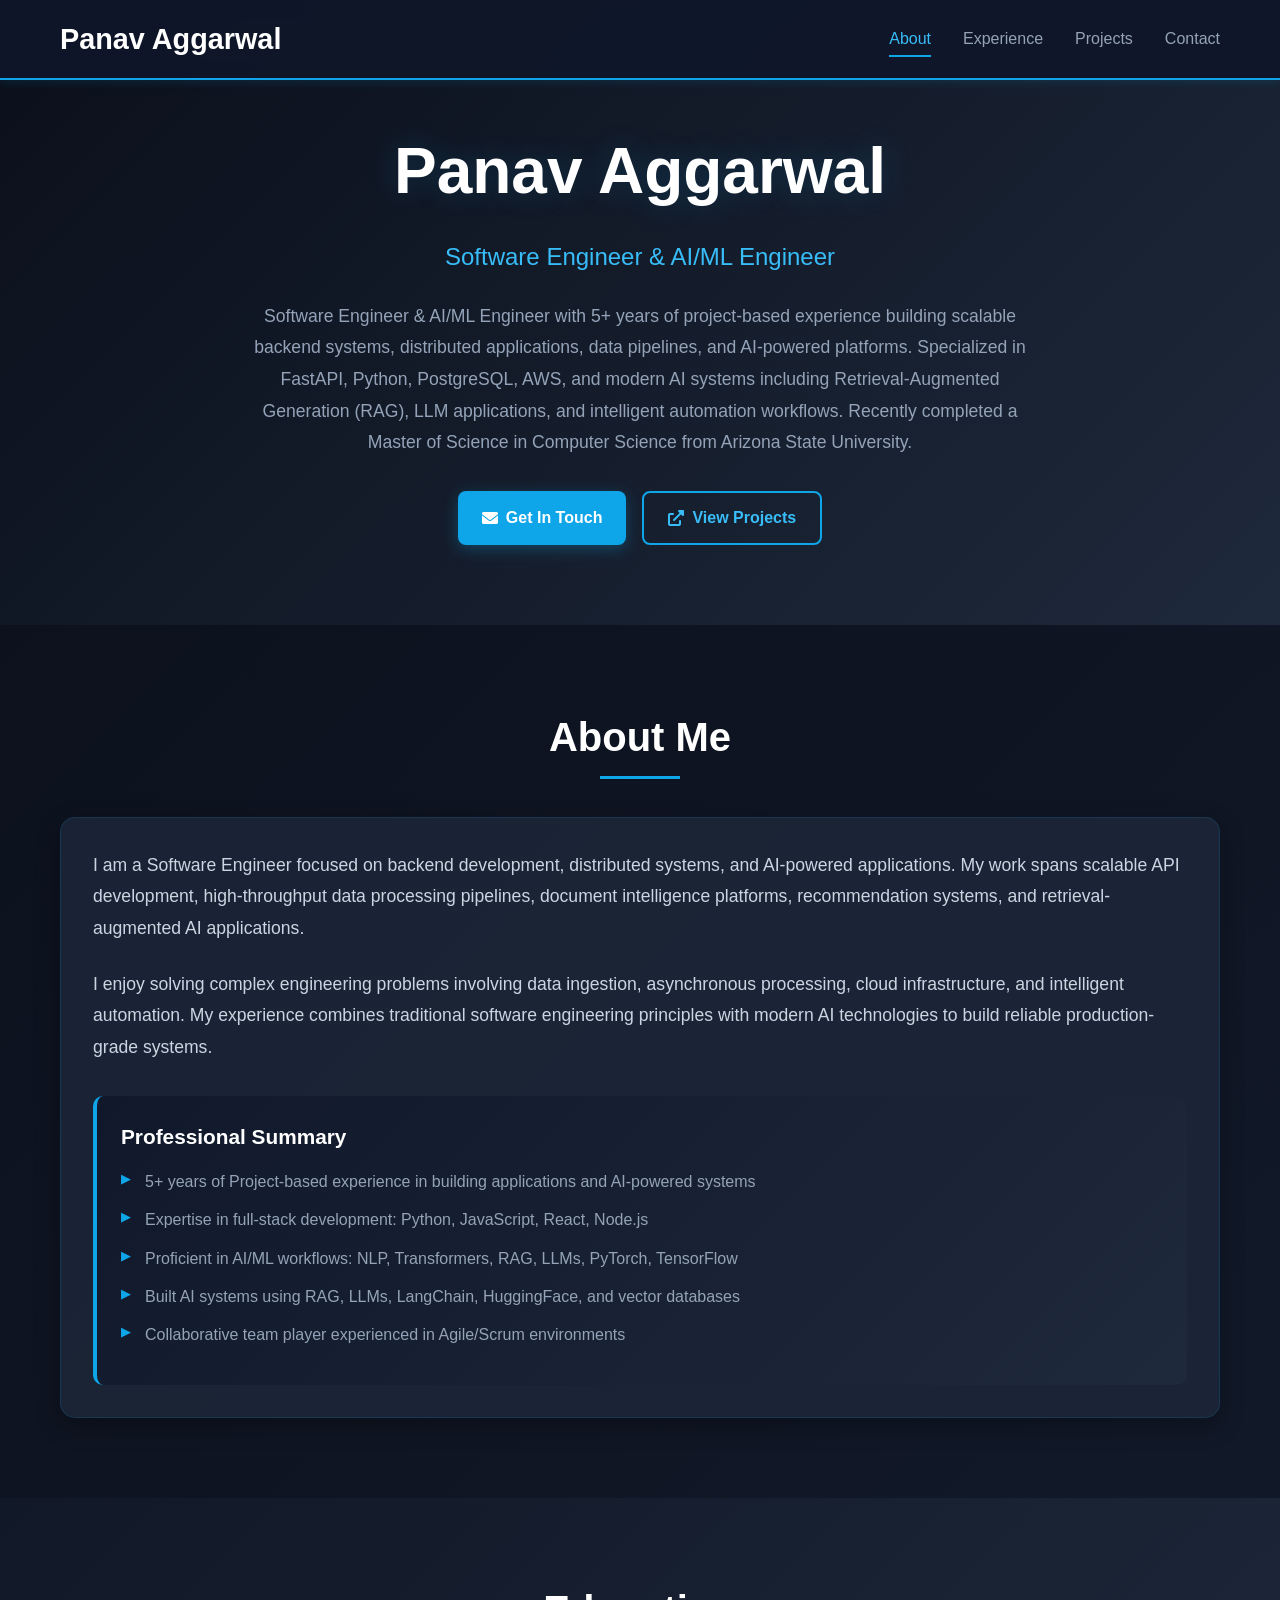
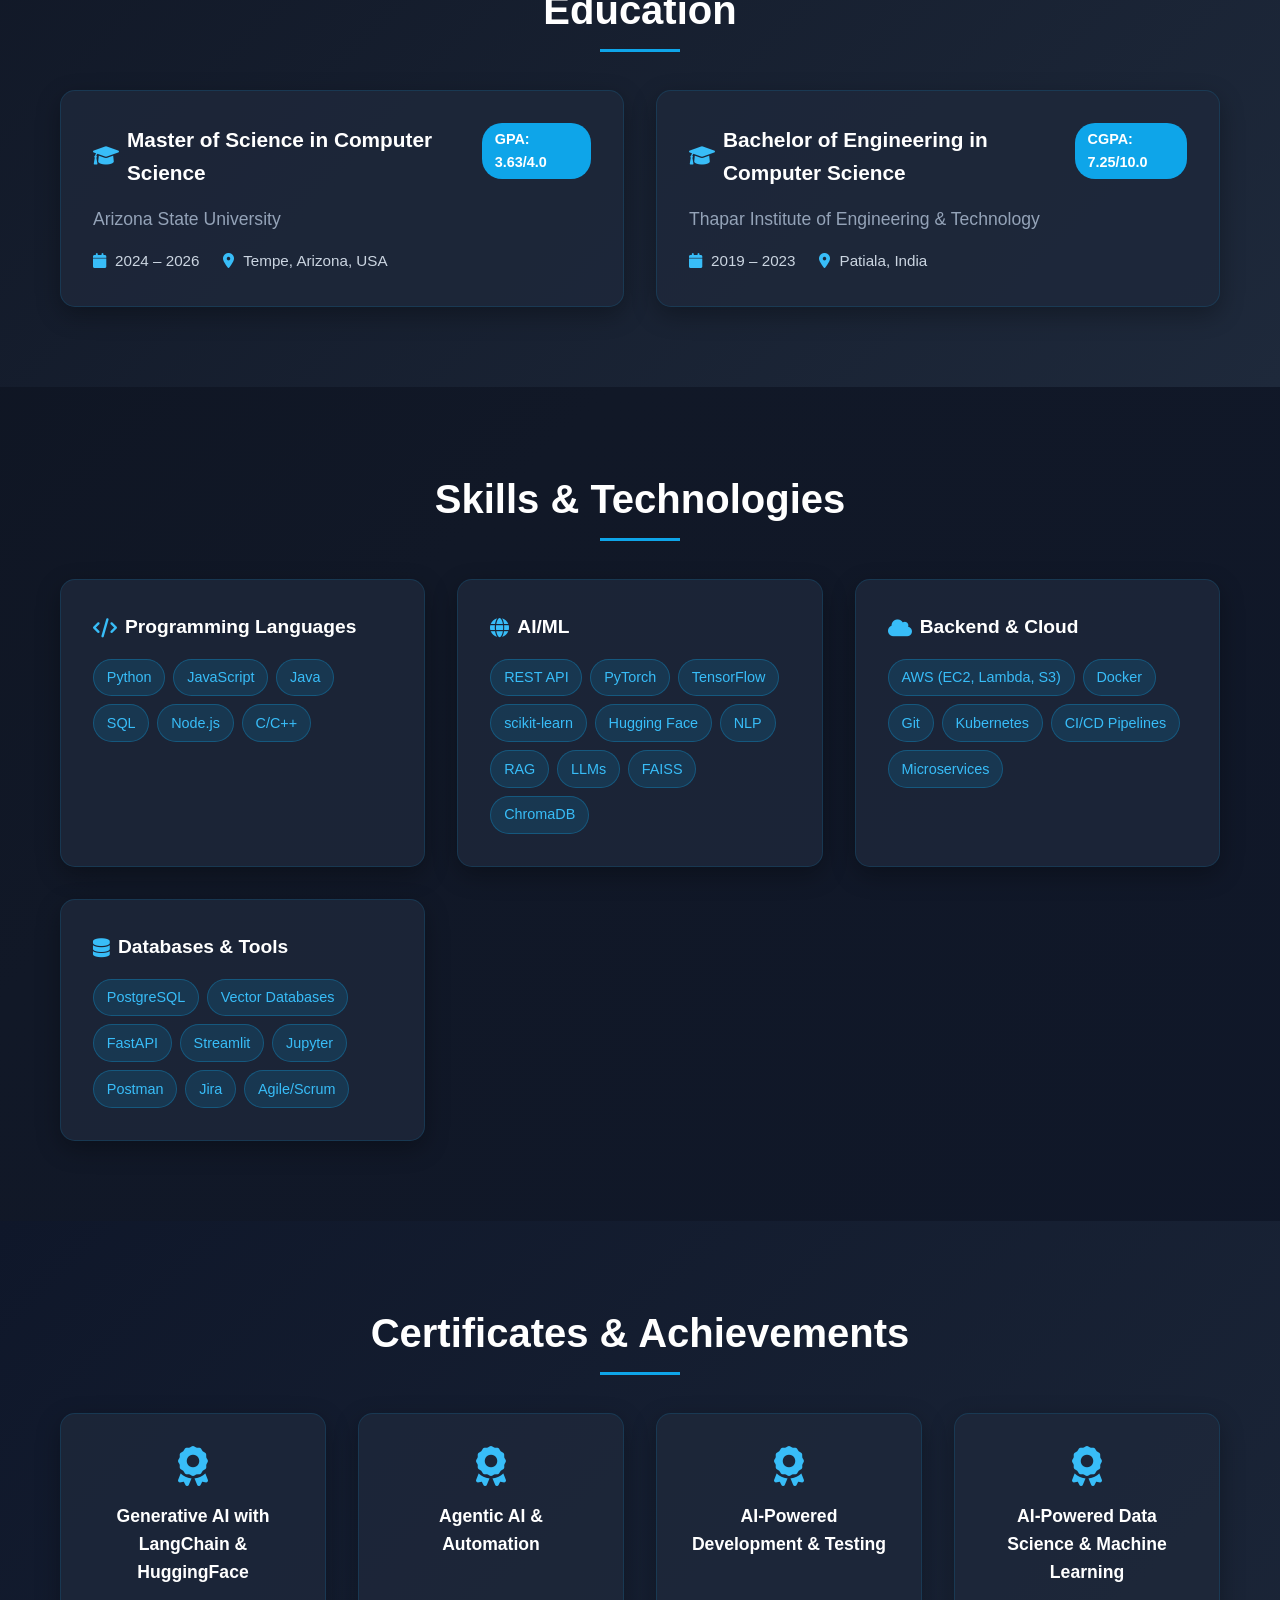
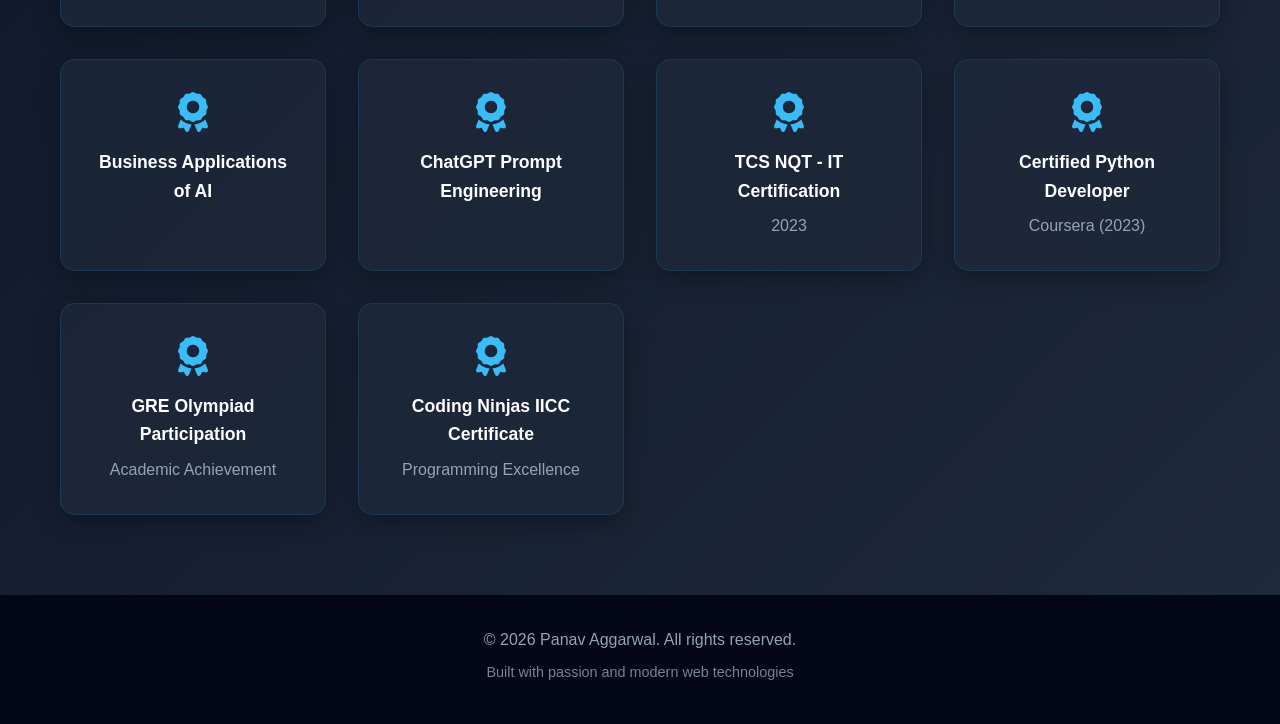
==== commit a9eec8e0: "Update index.html" ====
--- a/index.html
+++ b/index.html
@@ -35,11 +35,12 @@
                 <h1 class="hero-title">Panav Aggarwal</h1>
                 <p class="hero-subtitle">Software Engineer &amp; AI/ML Engineer</p>
                 <p class="hero-description">
-                    Software Engineer &amp; AI/ML Engineer with 1.5+ years of hands-on experience building production-ready 
-                    applications, AI-powered systems, and scalable microservices. Expertise in full-stack development 
-                    (Python, JavaScript, React, Node.js), AI/ML workflows (NLP, Transformers, RAG), cloud deployment 
-                    (AWS, Docker), and CI/CD pipelines. M.S. in Computer Science student seeking Software Developer 
-                    and AI/ML Engineer roles.
+                    Software Engineer &amp; AI/ML Engineer with 5+ years of project-based experience building scalable backend systems,
+                    distributed applications, data pipelines, and AI-powered platforms.
+                    Specialized in FastAPI, Python, PostgreSQL, AWS, and modern AI systems
+                    including Retrieval-Augmented Generation (RAG), LLM applications, and
+                    intelligent automation workflows. Recently completed a Master of Science
+                    in Computer Science from Arizona State University.
                 </p>
                 <div class="hero-buttons">
                     <a href="contact.html" class="btn btn-primary">
@@ -60,23 +61,24 @@
             <div class="about-content">
                 <div class="about-text">
                     <p>
-                        I'm a dedicated Software Engineer &amp; AI/ML Engineer currently pursuing my Master's in Computer Science 
-                        at Arizona State University with a 3.56 GPA. My journey in technology spans hands-on experience building 
-                        production-ready applications, AI-powered systems, and scalable microservices across multiple domains.
+                        I am a Software Engineer focused on backend development, distributed systems,
+                        and AI-powered applications. My work spans scalable API development,
+                        high-throughput data processing pipelines, document intelligence platforms,
+                        recommendation systems, and retrieval-augmented AI applications.
                     </p>
                     <p>
-                        I specialize in full-stack development with Python, JavaScript, React, and Node.js, along with AI/ML 
-                        workflows including NLP, Transformers, and RAG architectures. I'm proficient in cloud deployment with 
-                        AWS and Docker, and committed to building robust CI/CD pipelines for reliable software delivery.
+                        I enjoy solving complex engineering problems involving data ingestion,
+                        asynchronous processing, cloud infrastructure, and intelligent automation.
+                        My experience combines traditional software engineering principles with
+                        modern AI technologies to build reliable production-grade systems.
                     </p>
                     <div class="summary-highlights">
                         <h3>Professional Summary</h3>
                         <ul>
-                            <li>1.5+ years of hands-on experience building production-ready applications and AI-powered systems</li>
-                            <li>Expertise in full-stack development: Python, JavaScript, React, Node.js, Express.js</li>
+                            <li>5+ years of Project-based experience in building applications and AI-powered systems</li>
+                            <li>Expertise in full-stack development: Python, JavaScript, React, Node.js</li>
                             <li>Proficient in AI/ML workflows: NLP, Transformers, RAG, LLMs, PyTorch, TensorFlow</li>
-                            <li>Cloud &amp; DevOps skills: AWS (EC2, Lambda, S3), Docker, CI/CD Pipelines, Microservices</li>
-                            <li>Strong database experience: PostgreSQL, Vector Databases, FAISS, ChromaDB</li>
+                            <li>Built AI systems using RAG, LLMs, LangChain, HuggingFace, and vector databases</li>
                             <li>Collaborative team player experienced in Agile/Scrum environments</li>
                         </ul>
                     </div>
@@ -93,16 +95,12 @@
                 <div class="education-card">
                     <div class="education-header">
                         <h3><i class="fas fa-graduation-cap"></i> Master of Science in Computer Science</h3>
-                        <span class="gpa">GPA: 3.56/4.0</span>
+                        <span class="gpa">GPA: 3.63/4.0</span>
                     </div>
                     <p class="institution">Arizona State University</p>
                     <div class="education-details">
-                        <span><i class="fas fa-calendar"></i> 2024 &ndash; Present</span>
-                        <span><i class="fas fa-map-marker-alt"></i> Tempe, USA</span>
-                    </div>
-                    <div class="coursework">
-                        <h4>Relevant Coursework:</h4>
-                        <p>Machine Learning, NLP, Deep Learning, Cloud Computing, Data Mining</p>
+                        <span><i class="fas fa-calendar"></i> 2024 &ndash; 2026</span>
+                        <span><i class="fas fa-map-marker-alt"></i> Tempe, Arizona, USA</span>
                     </div>
                 </div>
                 
@@ -131,18 +129,16 @@
                     <div class="skill-tags">
                         <span class="skill-tag">Python</span>
                         <span class="skill-tag">JavaScript</span>
+                        <span class="skill-tag">Java</span>
                         <span class="skill-tag">SQL</span>
-                        <span class="skill-tag">C</span>
-                        <span class="skill-tag">C++</span>
-                    </div>
-                </div>
-                
-                <div class="skill-category">
-                    <h3><i class="fas fa-globe"></i> Web &amp; AI/ML</h3>
-                    <div class="skill-tags">
-                        <span class="skill-tag">React</span>
                         <span class="skill-tag">Node.js</span>
-                        <span class="skill-tag">Express.js</span>
+                        <span class="skill-tag">C/C++</span>
+                    </div>
+                </div>
+                
+                <div class="skill-category">
+                    <h3><i class="fas fa-globe"></i>AI/ML</h3>
+                    <div class="skill-tags">
                         <span class="skill-tag">REST API</span>
                         <span class="skill-tag">PyTorch</span>
                         <span class="skill-tag">TensorFlow</span>
@@ -157,12 +153,12 @@
                 </div>
                 
                 <div class="skill-category">
-                    <h3><i class="fas fa-cloud"></i> Cloud &amp; DevOps</h3>
+                    <h3><i class="fas fa-cloud"></i> Backend & Cloud</h3>
                     <div class="skill-tags">
                         <span class="skill-tag">AWS (EC2, Lambda, S3)</span>
                         <span class="skill-tag">Docker</span>
                         <span class="skill-tag">Git</span>
-                        <span class="skill-tag">GitHub</span>
+                        <span class="skill-tag">Kubernetes</span>
                         <span class="skill-tag">CI/CD Pipelines</span>
                         <span class="skill-tag">Microservices</span>
                     </div>
@@ -192,6 +188,36 @@
             <div class="certificates-grid">
                 <div class="certificate-card">
                     <i class="fas fa-award"></i>
+                    <h3>Generative AI with LangChain & HuggingFace</h3>
+                </div>
+
+                <div class="certificate-card">
+                    <i class="fas fa-award"></i>
+                    <h3>Agentic AI & Automation</h3>
+                </div>
+                
+                <div class="certificate-card">
+                    <i class="fas fa-award"></i>
+                    <h3>AI-Powered Development & Testing</h3>
+                </div>
+                
+                <div class="certificate-card">
+                    <i class="fas fa-award"></i>
+                    <h3>AI-Powered Data Science & Machine Learning</h3>
+                </div>
+
+                <div class="certificate-card">
+                    <i class="fas fa-award"></i>
+                    <h3>Business Applications of AI</h3>
+                </div>
+
+                <div class="certificate-card">
+                    <i class="fas fa-award"></i>
+                    <h3>ChatGPT Prompt Engineering</h3>
+                </div>
+                
+                <div class="certificate-card">
+                    <i class="fas fa-award"></i>
                     <h3>TCS NQT - IT Certification</h3>
                     <p>2023</p>
                 </div>
@@ -220,7 +246,7 @@
     <!-- Footer -->
     <footer class="footer">
         <div class="container">
-            <p>&copy; 2025 Panav Aggarwal. All rights reserved.</p>
+            <p>&copy; 2026 Panav Aggarwal. All rights reserved.</p>
             <p>Built with passion and modern web technologies</p>
         </div>
     </footer>
--- a/styles.css
+++ b/styles.css
@@ -8,8 +8,8 @@
 body {
   font-family: "Segoe UI", Tahoma, Geneva, Verdana, sans-serif;
   line-height: 1.6;
-  color: #8b4513;
-  background: linear-gradient(135deg, #fff8dc 0%, #ffeaa7 50%, #fdcb6e 100%);
+  color: #e0e8f0;
+  background: linear-gradient(135deg, #0a0f1a 0%, #111827 50%, #0f172a 100%);
   min-height: 100vh;
 }
 
@@ -21,14 +21,14 @@
 
 /* Navigation */
 .navbar {
-  background: rgba(255, 255, 255, 0.95);
+  background: rgba(15, 23, 42, 0.95);
   backdrop-filter: blur(10px);
-  border-bottom: 2px solid #d2691e;
+  border-bottom: 2px solid #0ea5e9;
   position: fixed;
   top: 0;
   width: 100%;
   z-index: 1000;
-  box-shadow: 0 2px 10px rgba(210, 105, 30, 0.1);
+  box-shadow: 0 2px 10px rgba(14, 165, 233, 0.15);
 }
 
 .nav-container {
@@ -43,13 +43,13 @@
 .nav-logo a {
   font-size: 1.8rem;
   font-weight: bold;
-  color: #b8860b;
+  color: #ffffff;
   text-decoration: none;
   transition: color 0.3s ease;
 }
 
 .nav-logo a:hover {
-  color: #d2691e;
+  color: #38bdf8;
 }
 
 .nav-menu {
@@ -58,7 +58,7 @@
 }
 
 .nav-link {
-  color: #8b4513;
+  color: #94a3b8;
   text-decoration: none;
   font-weight: 500;
   transition: color 0.3s ease;
@@ -67,7 +67,7 @@
 
 .nav-link:hover,
 .nav-link.active {
-  color: #d2691e;
+  color: #38bdf8;
 }
 
 .nav-link.active::after {
@@ -77,7 +77,7 @@
   left: 0;
   width: 100%;
   height: 2px;
-  background: #d2691e;
+  background: #0ea5e9;
 }
 
 .hamburger {
@@ -89,7 +89,7 @@
 .bar {
   width: 25px;
   height: 3px;
-  background: #8b4513;
+  background: #e0e8f0;
   margin: 3px 0;
   transition: 0.3s;
 }
@@ -98,27 +98,27 @@
 .hero {
   padding: 120px 0 80px;
   text-align: center;
-  background: linear-gradient(135deg, #fff8dc 0%, #ffeaa7 100%);
+  background: linear-gradient(135deg, #0a0f1a 0%, #1e293b 100%);
 }
 
 .hero-title {
   font-size: 4rem;
   font-weight: bold;
-  color: #8b4513;
-  margin-bottom: 1rem;
-  text-shadow: 2px 2px 4px rgba(139, 69, 19, 0.1);
+  color: #ffffff;
+  margin-bottom: 1rem;
+  text-shadow: 0 0 30px rgba(14, 165, 233, 0.2);
 }
 
 .hero-subtitle {
   font-size: 1.5rem;
-  color: #d2691e;
+  color: #38bdf8;
   margin-bottom: 1.5rem;
   font-weight: 500;
 }
 
 .hero-description {
   font-size: 1.1rem;
-  color: #a0522d;
+  color: #94a3b8;
   max-width: 800px;
   margin: 0 auto 2rem;
   line-height: 1.8;
@@ -135,18 +135,18 @@
 .page-header {
   padding: 120px 0 60px;
   text-align: center;
-  background: linear-gradient(135deg, #fff8dc 0%, #ffeaa7 100%);
+  background: linear-gradient(135deg, #0a0f1a 0%, #1e293b 100%);
 }
 
 .page-header h1 {
   font-size: 3rem;
-  color: #8b4513;
+  color: #ffffff;
   margin-bottom: 1rem;
 }
 
 .page-header p {
   font-size: 1.2rem;
-  color: #d2691e;
+  color: #38bdf8;
 }
 
 /* Buttons */
@@ -164,26 +164,26 @@
 }
 
 .btn-primary {
-  background: #d2691e;
-  color: white;
-  box-shadow: 0 4px 15px rgba(210, 105, 30, 0.3);
+  background: #0ea5e9;
+  color: #ffffff;
+  box-shadow: 0 4px 15px rgba(14, 165, 233, 0.3);
 }
 
 .btn-primary:hover {
-  background: #b8860b;
+  background: #0284c7;
   transform: translateY(-2px);
-  box-shadow: 0 6px 20px rgba(210, 105, 30, 0.4);
+  box-shadow: 0 6px 20px rgba(14, 165, 233, 0.4);
 }
 
 .btn-secondary {
   background: transparent;
-  color: #d2691e;
-  border: 2px solid #d2691e;
+  color: #38bdf8;
+  border: 2px solid #0ea5e9;
 }
 
 .btn-secondary:hover {
-  background: #d2691e;
-  color: white;
+  background: #0ea5e9;
+  color: #ffffff;
   transform: translateY(-2px);
 }
 
@@ -204,7 +204,7 @@
 
 .section-title {
   font-size: 2.5rem;
-  color: #8b4513;
+  color: #ffffff;
   text-align: center;
   margin-bottom: 3rem;
   position: relative;
@@ -218,7 +218,7 @@
   transform: translateX(-50%);
   width: 80px;
   height: 3px;
-  background: #d2691e;
+  background: #0ea5e9;
 }
 
 /* Cards */
@@ -228,11 +228,11 @@
 .certificate-card,
 .project-card,
 .experience-item {
-  background: rgba(255, 255, 255, 0.9);
+  background: rgba(30, 41, 59, 0.8);
   border-radius: 15px;
   padding: 2rem;
-  box-shadow: 0 8px 25px rgba(139, 69, 19, 0.1);
-  border: 1px solid rgba(210, 105, 30, 0.2);
+  box-shadow: 0 8px 25px rgba(0, 0, 0, 0.3);
+  border: 1px solid rgba(14, 165, 233, 0.15);
   transition: transform 0.3s ease, box-shadow 0.3s ease;
 }
 
@@ -242,13 +242,13 @@
 .certificate-card:hover,
 .project-card:hover {
   transform: translateY(-5px);
-  box-shadow: 0 12px 35px rgba(139, 69, 19, 0.15);
+  box-shadow: 0 12px 35px rgba(14, 165, 233, 0.15);
 }
 
 /* About Section */
 .about-text p {
   font-size: 1.1rem;
-  color: #8b4513;
+  color: #cbd5e1;
   margin-bottom: 1.5rem;
   line-height: 1.8;
 }
@@ -256,13 +256,13 @@
 .summary-highlights {
   margin-top: 2rem;
   padding: 1.5rem;
-  background: linear-gradient(135deg, #fff8dc 0%, #ffeaa7 100%);
+  background: linear-gradient(135deg, rgba(15, 23, 42, 0.9) 0%, rgba(30, 41, 59, 0.9) 100%);
   border-radius: 10px;
-  border-left: 4px solid #d2691e;
+  border-left: 4px solid #0ea5e9;
 }
 
 .summary-highlights h3 {
-  color: #8b4513;
+  color: #ffffff;
   margin-bottom: 1rem;
   font-size: 1.3rem;
 }
@@ -272,23 +272,23 @@
 }
 
 .summary-highlights li {
-  color: #a0522d;
+  color: #94a3b8;
   margin-bottom: 0.8rem;
   padding-left: 1.5rem;
   position: relative;
 }
 
 .summary-highlights li::before {
-  content: "▶";
+  content: "\25B6";
   position: absolute;
   left: 0;
-  color: #d2691e;
+  color: #0ea5e9;
   font-size: 0.8rem;
 }
 
 /* Education */
 .education {
-  background: linear-gradient(135deg, #ffeaa7 0%, #fdcb6e 100%);
+  background: linear-gradient(135deg, #111827 0%, #1e293b 100%);
 }
 
 .education-grid {
@@ -305,7 +305,7 @@
 }
 
 .education-header h3 {
-  color: #8b4513;
+  color: #ffffff;
   font-size: 1.3rem;
   display: flex;
   align-items: center;
@@ -313,12 +313,12 @@
 
 .education-header i {
   margin-right: 0.5rem;
-  color: #d2691e;
+  color: #38bdf8;
 }
 
 .gpa {
-  background: #d2691e;
-  color: white;
+  background: #0ea5e9;
+  color: #ffffff;
   padding: 0.3rem 0.8rem;
   border-radius: 20px;
   font-size: 0.9rem;
@@ -326,7 +326,7 @@
 }
 
 .institution {
-  color: #a0522d;
+  color: #94a3b8;
   font-size: 1.1rem;
   font-weight: 500;
   margin-bottom: 1rem;
@@ -335,13 +335,31 @@
 .education-details {
   display: flex;
   gap: 1.5rem;
-  color: #8b4513;
+  color: #cbd5e1;
   font-size: 0.95rem;
 }
 
 .education-details i {
-  color: #d2691e;
+  color: #38bdf8;
   margin-right: 0.3rem;
+}
+
+.coursework {
+  margin-top: 1rem;
+  padding-top: 1rem;
+  border-top: 1px solid rgba(14, 165, 233, 0.15);
+}
+
+.coursework h4 {
+  color: #38bdf8;
+  font-size: 0.95rem;
+  margin-bottom: 0.5rem;
+}
+
+.coursework p {
+  color: #94a3b8;
+  font-size: 0.9rem;
+  line-height: 1.6;
 }
 
 /* Skills */
@@ -352,7 +370,7 @@
 }
 
 .skill-category h3 {
-  color: #8b4513;
+  color: #ffffff;
   margin-bottom: 1rem;
   display: flex;
   align-items: center;
@@ -361,7 +379,7 @@
 
 .skill-category i {
   margin-right: 0.5rem;
-  color: #d2691e;
+  color: #38bdf8;
 }
 
 .skill-tags,
@@ -373,17 +391,18 @@
 
 .skill-tag,
 .tech-tag {
-  background: #d2691e;
-  color: white;
+  background: rgba(14, 165, 233, 0.15);
+  color: #38bdf8;
   padding: 0.4rem 0.8rem;
   border-radius: 20px;
   font-size: 0.9rem;
   font-weight: 500;
+  border: 1px solid rgba(14, 165, 233, 0.3);
 }
 
 /* Certificates */
 .certificates {
-  background: linear-gradient(135deg, #fdcb6e 0%, #e17055 100%);
+  background: linear-gradient(135deg, #0f172a 0%, #1e293b 100%);
 }
 
 .certificates-grid {
@@ -398,18 +417,18 @@
 
 .certificate-card i {
   font-size: 2.5rem;
-  color: #d2691e;
+  color: #38bdf8;
   margin-bottom: 1rem;
 }
 
 .certificate-card h3 {
-  color: #8b4513;
+  color: #ffffff;
   margin-bottom: 0.5rem;
   font-size: 1.1rem;
 }
 
 .certificate-card p {
-  color: #a0522d;
+  color: #94a3b8;
   font-weight: 500;
 }
 
@@ -427,7 +446,7 @@
   top: 0;
   bottom: 0;
   width: 3px;
-  background: #d2691e;
+  background: #0ea5e9;
 }
 
 .experience-item {
@@ -444,8 +463,8 @@
 }
 
 .date-badge {
-  background: #d2691e;
-  color: white;
+  background: #0ea5e9;
+  color: #ffffff;
   padding: 0.5rem;
   border-radius: 8px;
   font-size: 0.8rem;
@@ -462,14 +481,14 @@
   top: 10px;
   width: 15px;
   height: 15px;
-  background: #d2691e;
+  background: #0ea5e9;
   border-radius: 50%;
-  border: 3px solid white;
-  box-shadow: 0 0 0 3px #d2691e;
+  border: 3px solid #0f172a;
+  box-shadow: 0 0 0 3px #0ea5e9;
 }
 
 .experience-header h3 {
-  color: #8b4513;
+  color: #ffffff;
   font-size: 1.4rem;
   margin-bottom: 0.5rem;
   display: flex;
@@ -477,35 +496,35 @@
 }
 
 .experience-header h4 {
-  color: #a0522d;
+  color: #38bdf8;
   font-size: 1.1rem;
   margin-bottom: 0.5rem;
 }
 
 .experience-header i {
   margin-right: 0.5rem;
-  color: #d2691e;
+  color: #38bdf8;
 }
 
 .location {
-  color: #8b4513;
+  color: #94a3b8;
   font-size: 0.95rem;
   margin-bottom: 1rem;
 }
 
 .location i {
   margin-right: 0.3rem;
-  color: #d2691e;
+  color: #38bdf8;
 }
 
 .experience-description p {
-  color: #8b4513;
+  color: #cbd5e1;
   margin-bottom: 1.5rem;
   line-height: 1.7;
 }
 
 .experience-description h5 {
-  color: #8b4513;
+  color: #ffffff;
   margin: 1.5rem 0 1rem;
   font-size: 1.1rem;
 }
@@ -519,7 +538,7 @@
   margin-bottom: 1rem;
   padding-left: 2rem;
   position: relative;
-  color: #8b4513;
+  color: #cbd5e1;
   line-height: 1.6;
 }
 
@@ -527,30 +546,30 @@
   position: absolute;
   left: 0;
   top: 0.2rem;
-  color: #d2691e;
+  color: #0ea5e9;
 }
 
 .skills-used {
   margin-top: 1.5rem;
   padding: 1rem;
-  background: linear-gradient(135deg, #fff8dc 0%, #ffeaa7 100%);
+  background: linear-gradient(135deg, rgba(15, 23, 42, 0.9) 0%, rgba(30, 41, 59, 0.9) 100%);
   border-radius: 8px;
 }
 
 .project-highlights {
   margin-top: 1.5rem;
   padding: 1rem;
-  background: linear-gradient(135deg, #fff8dc 0%, #ffeaa7 100%);
+  background: linear-gradient(135deg, rgba(15, 23, 42, 0.9) 0%, rgba(30, 41, 59, 0.9) 100%);
   border-radius: 8px;
 }
 
 .project-highlights h5 {
-  color: #8b4513;
+  color: #ffffff;
   margin-bottom: 0.8rem;
 }
 
 .project-highlights ul {
-  color: #a0522d;
+  color: #94a3b8;
   padding-left: 1.5rem;
 }
 
@@ -560,7 +579,7 @@
 
 /* Projects */
 .projects-detail {
-  background: linear-gradient(135deg, #fff8dc 0%, #ffeaa7 100%);
+  background: linear-gradient(135deg, #0a0f1a 0%, #1e293b 100%);
 }
 
 .projects-grid {
@@ -581,7 +600,7 @@
 }
 
 .project-header h3 {
-  color: #8b4513;
+  color: #ffffff;
   font-size: 1.5rem;
   display: flex;
   align-items: center;
@@ -589,12 +608,12 @@
 
 .project-header i {
   margin-right: 0.5rem;
-  color: #d2691e;
+  color: #38bdf8;
 }
 
 .project-type {
-  background: #d2691e;
-  color: white;
+  background: #0ea5e9;
+  color: #ffffff;
   padding: 0.3rem 0.8rem;
   border-radius: 20px;
   font-size: 0.9rem;
@@ -602,14 +621,14 @@
 }
 
 .project-summary {
-  color: #8b4513;
+  color: #cbd5e1;
   font-size: 1.1rem;
   line-height: 1.7;
   margin-bottom: 2rem;
 }
 
 .project-details h4 {
-  color: #8b4513;
+  color: #ffffff;
   margin: 1.5rem 0 1rem;
   font-size: 1.2rem;
 }
@@ -623,7 +642,7 @@
   margin-bottom: 1rem;
   padding-left: 2rem;
   position: relative;
-  color: #8b4513;
+  color: #cbd5e1;
   line-height: 1.6;
 }
 
@@ -631,25 +650,36 @@
   position: absolute;
   left: 0;
   top: 0.2rem;
-  color: #d2691e;
+  color: #0ea5e9;
 }
 
 .technologies-used {
   margin: 2rem 0;
   padding: 1.5rem;
-  background: linear-gradient(135deg, #fdcb6e 0%, #e17055 100%);
+  background: linear-gradient(135deg, rgba(14, 165, 233, 0.1) 0%, rgba(56, 189, 248, 0.05) 100%);
   border-radius: 10px;
+  border: 1px solid rgba(14, 165, 233, 0.2);
+}
+
+.technologies-used h4 {
+  color: #ffffff;
+  margin-bottom: 1rem;
 }
 
 .project-features-detail {
   margin: 2rem 0;
   padding: 1.5rem;
-  background: linear-gradient(135deg, #fff8dc 0%, #ffeaa7 100%);
+  background: linear-gradient(135deg, rgba(15, 23, 42, 0.9) 0%, rgba(30, 41, 59, 0.9) 100%);
   border-radius: 10px;
 }
 
+.project-features-detail h4 {
+  color: #ffffff;
+  margin-bottom: 1rem;
+}
+
 .project-features-detail ul {
-  color: #8b4513;
+  color: #cbd5e1;
   padding-left: 1.5rem;
 }
 
@@ -661,12 +691,17 @@
 .project-testing {
   margin: 2rem 0;
   padding: 1.5rem;
-  background: linear-gradient(135deg, #ffeaa7 0%, #fdcb6e 100%);
+  background: linear-gradient(135deg, rgba(15, 23, 42, 0.9) 0%, rgba(30, 41, 59, 0.9) 100%);
   border-radius: 10px;
 }
 
+.project-testing h4 {
+  color: #ffffff;
+  margin-bottom: 1rem;
+}
+
 .project-testing ul {
-  color: #8b4513;
+  color: #cbd5e1;
   padding-left: 1.5rem;
 }
 
@@ -678,12 +713,12 @@
 .project-impact {
   margin-top: 2rem;
   padding: 1.5rem;
-  background: linear-gradient(135deg, #e17055 0%, #d63031 100%);
+  background: linear-gradient(135deg, #0ea5e9 0%, #0284c7 100%);
   border-radius: 10px;
 }
 
 .project-impact h4 {
-  color: white;
+  color: #ffffff;
   margin-bottom: 1rem;
 }
 
@@ -695,7 +730,7 @@
 
 .metric {
   text-align: center;
-  color: white;
+  color: #ffffff;
 }
 
 .metric-value {
@@ -719,13 +754,13 @@
 }
 
 .contact-info h2 {
-  color: #8b4513;
+  color: #ffffff;
   margin-bottom: 1rem;
   font-size: 1.8rem;
 }
 
 .contact-info p {
-  color: #a0522d;
+  color: #94a3b8;
   margin-bottom: 2rem;
   line-height: 1.6;
 }
@@ -740,52 +775,54 @@
   display: flex;
   align-items: center;
   padding: 1rem;
-  background: rgba(255, 255, 255, 0.7);
+  background: rgba(30, 41, 59, 0.7);
   border-radius: 10px;
-  border-left: 4px solid #d2691e;
+  border-left: 4px solid #0ea5e9;
 }
 
 .contact-icon {
   width: 50px;
   height: 50px;
-  background: #d2691e;
+  background: #0ea5e9;
   border-radius: 50%;
   display: flex;
   align-items: center;
   justify-content: center;
   margin-right: 1rem;
+  flex-shrink: 0;
 }
 
 .contact-icon i {
-  color: white;
+  color: #ffffff;
   font-size: 1.2rem;
 }
 
 .contact-details h3 {
-  color: #8b4513;
+  color: #ffffff;
   margin-bottom: 0.3rem;
   font-size: 1rem;
 }
 
 .contact-details a {
-  color: #a0522d;
+  color: #94a3b8;
   text-decoration: none;
   transition: color 0.3s ease;
 }
 
 .contact-details a:hover {
-  color: #d2691e;
+  color: #38bdf8;
 }
 
 .contact-form-container {
-  background: rgba(255, 255, 255, 0.9);
+  background: rgba(30, 41, 59, 0.8);
   padding: 2rem;
   border-radius: 15px;
-  box-shadow: 0 8px 25px rgba(139, 69, 19, 0.1);
+  box-shadow: 0 8px 25px rgba(0, 0, 0, 0.3);
+  border: 1px solid rgba(14, 165, 233, 0.15);
 }
 
 .contact-form-container h2 {
-  color: #8b4513;
+  color: #ffffff;
   margin-bottom: 1.5rem;
   font-size: 1.8rem;
 }
@@ -796,7 +833,7 @@
 
 .form-group label {
   display: block;
-  color: #8b4513;
+  color: #cbd5e1;
   margin-bottom: 0.5rem;
   font-weight: 500;
 }
@@ -805,17 +842,19 @@
 .form-group textarea {
   width: 100%;
   padding: 0.8rem;
-  border: 2px solid #ddd;
+  border: 2px solid rgba(14, 165, 233, 0.2);
   border-radius: 8px;
   font-size: 1rem;
   transition: border-color 0.3s ease;
   font-family: inherit;
+  background: rgba(15, 23, 42, 0.8);
+  color: #e0e8f0;
 }
 
 .form-group input:focus,
 .form-group textarea:focus {
   outline: none;
-  border-color: #d2691e;
+  border-color: #0ea5e9;
 }
 
 .form-group textarea {
@@ -824,8 +863,8 @@
 }
 
 .cta-section {
-  background: linear-gradient(135deg, #d2691e 0%, #b8860b 100%);
-  color: white;
+  background: linear-gradient(135deg, #0ea5e9 0%, #0284c7 100%);
+  color: #ffffff;
   text-align: center;
   padding: 60px 0;
 }
@@ -833,12 +872,14 @@
 .cta-content h2 {
   font-size: 2.5rem;
   margin-bottom: 1rem;
+  color: #ffffff;
 }
 
 .cta-content p {
   font-size: 1.2rem;
   margin-bottom: 2rem;
   opacity: 0.9;
+  color: #ffffff;
 }
 
 .cta-buttons {
@@ -849,35 +890,36 @@
 }
 
 .cta-section .btn-primary {
-  background: white;
-  color: #d2691e;
+  background: #ffffff;
+  color: #0ea5e9;
 }
 
 .cta-section .btn-primary:hover {
-  background: #fff8dc;
+  background: #f0f9ff;
   transform: translateY(-2px);
 }
 
 .cta-section .btn-secondary {
-  border-color: white;
-  color: white;
+  border-color: #ffffff;
+  color: #ffffff;
 }
 
 .cta-section .btn-secondary:hover {
-  background: white;
-  color: #d2691e;
+  background: #ffffff;
+  color: #0ea5e9;
 }
 
 /* Footer */
 .footer {
-  background: #8b4513;
-  color: white;
+  background: #020617;
+  color: #ffffff;
   text-align: center;
   padding: 2rem 0;
 }
 
 .footer p {
   margin-bottom: 0.5rem;
+  color: #94a3b8;
 }
 
 .footer p:last-child {
@@ -896,11 +938,11 @@
     left: -100%;
     top: 70px;
     flex-direction: column;
-    background-color: rgba(255, 255, 255, 0.98);
+    background-color: rgba(15, 23, 42, 0.98);
     width: 100%;
     text-align: center;
     transition: 0.3s;
-    box-shadow: 0 10px 27px rgba(0, 0, 0, 0.05);
+    box-shadow: 0 10px 27px rgba(0, 0, 0, 0.3);
     padding: 2rem 0;
   }
 
@@ -1044,11 +1086,11 @@
 
 /* Selection styles */
 ::selection {
-  background: #d2691e;
-  color: white;
+  background: #0ea5e9;
+  color: #ffffff;
 }
 
 ::-moz-selection {
-  background: #d2691e;
-  color: white;
-}
+  background: #0ea5e9;
+  color: #ffffff;
+}
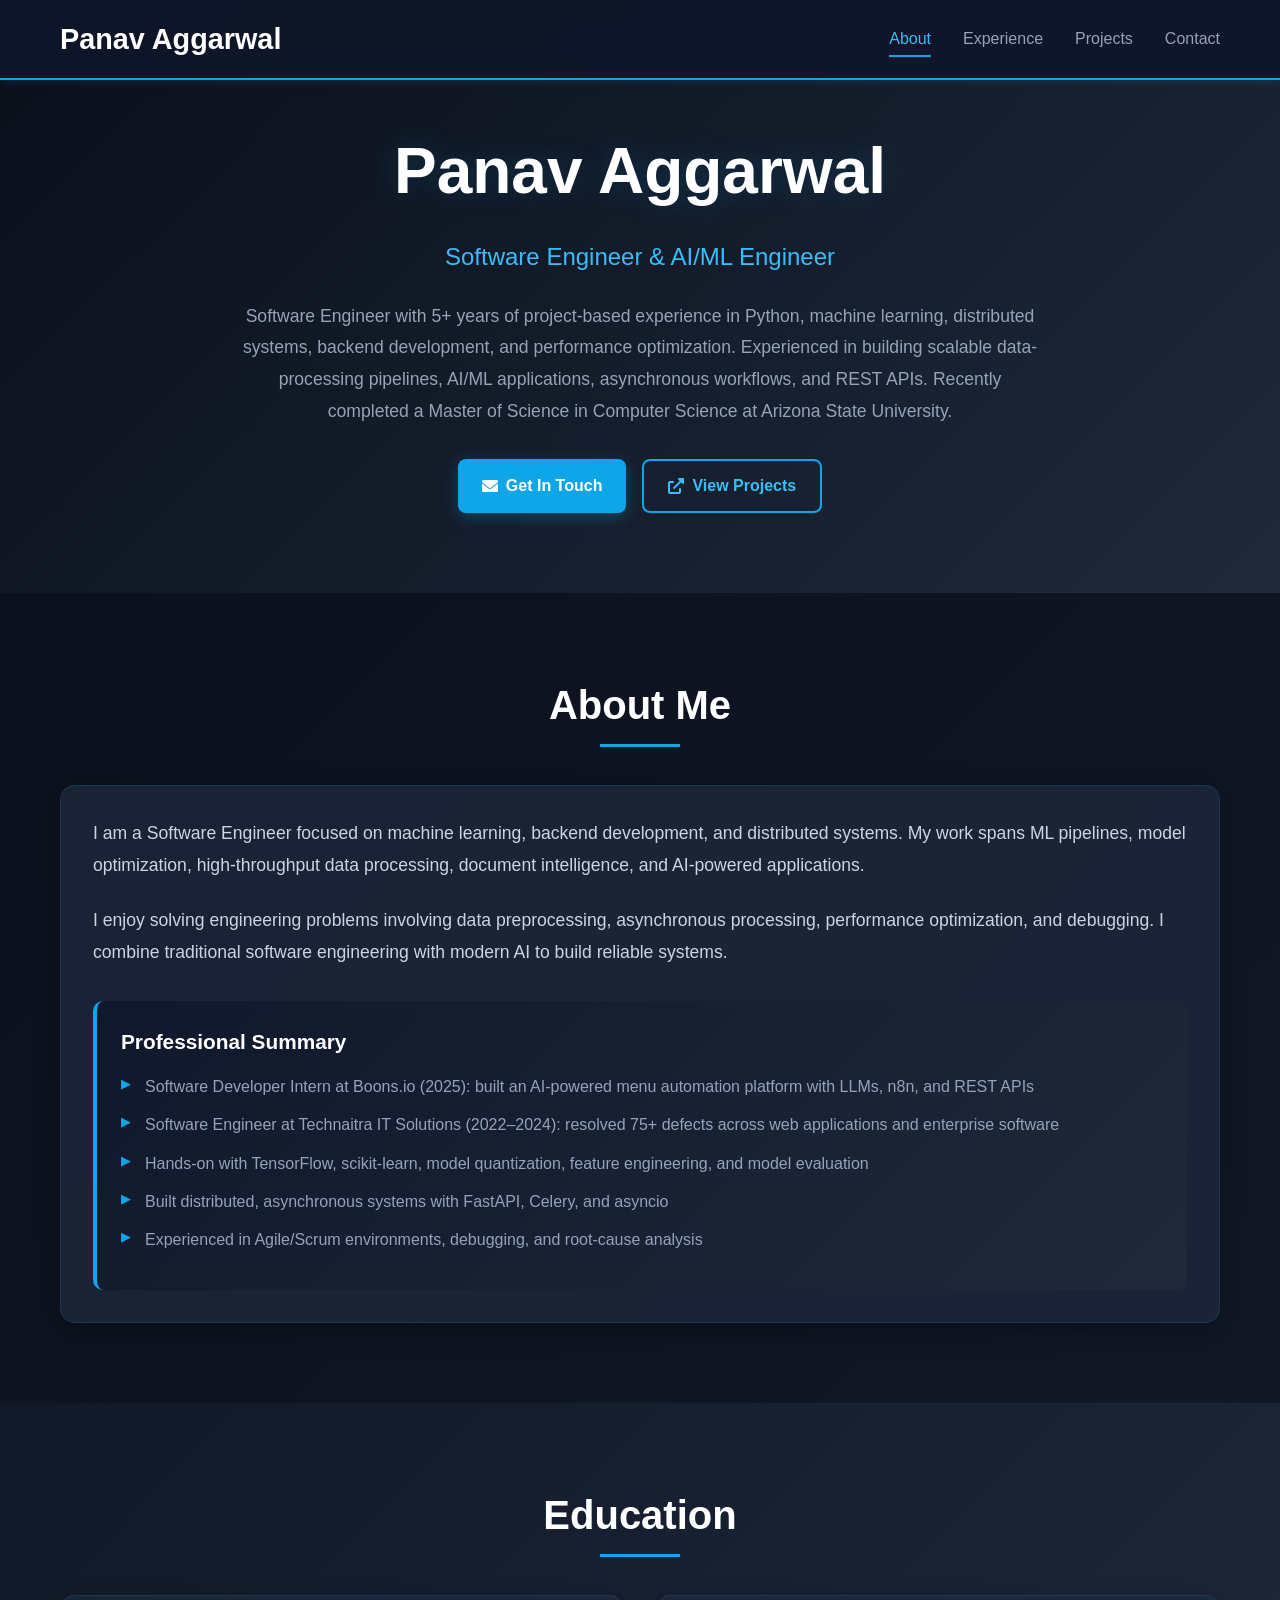
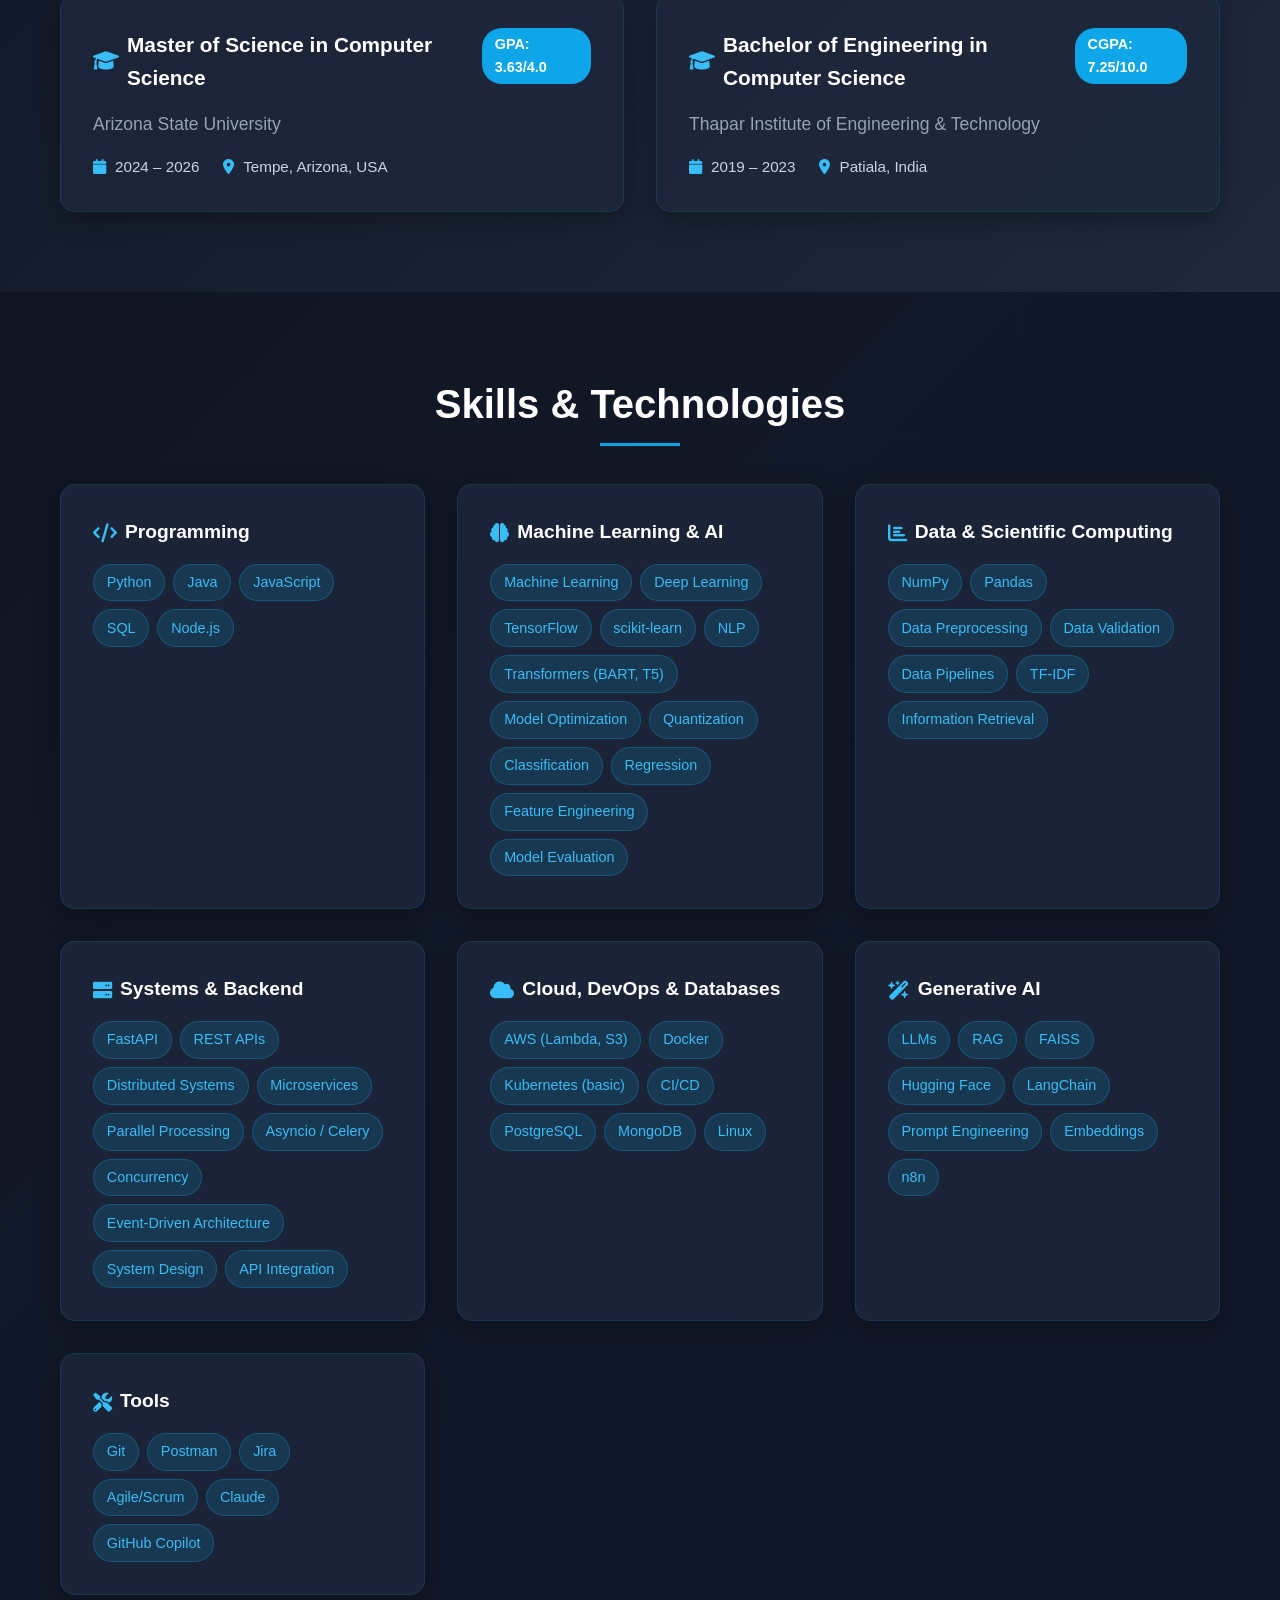
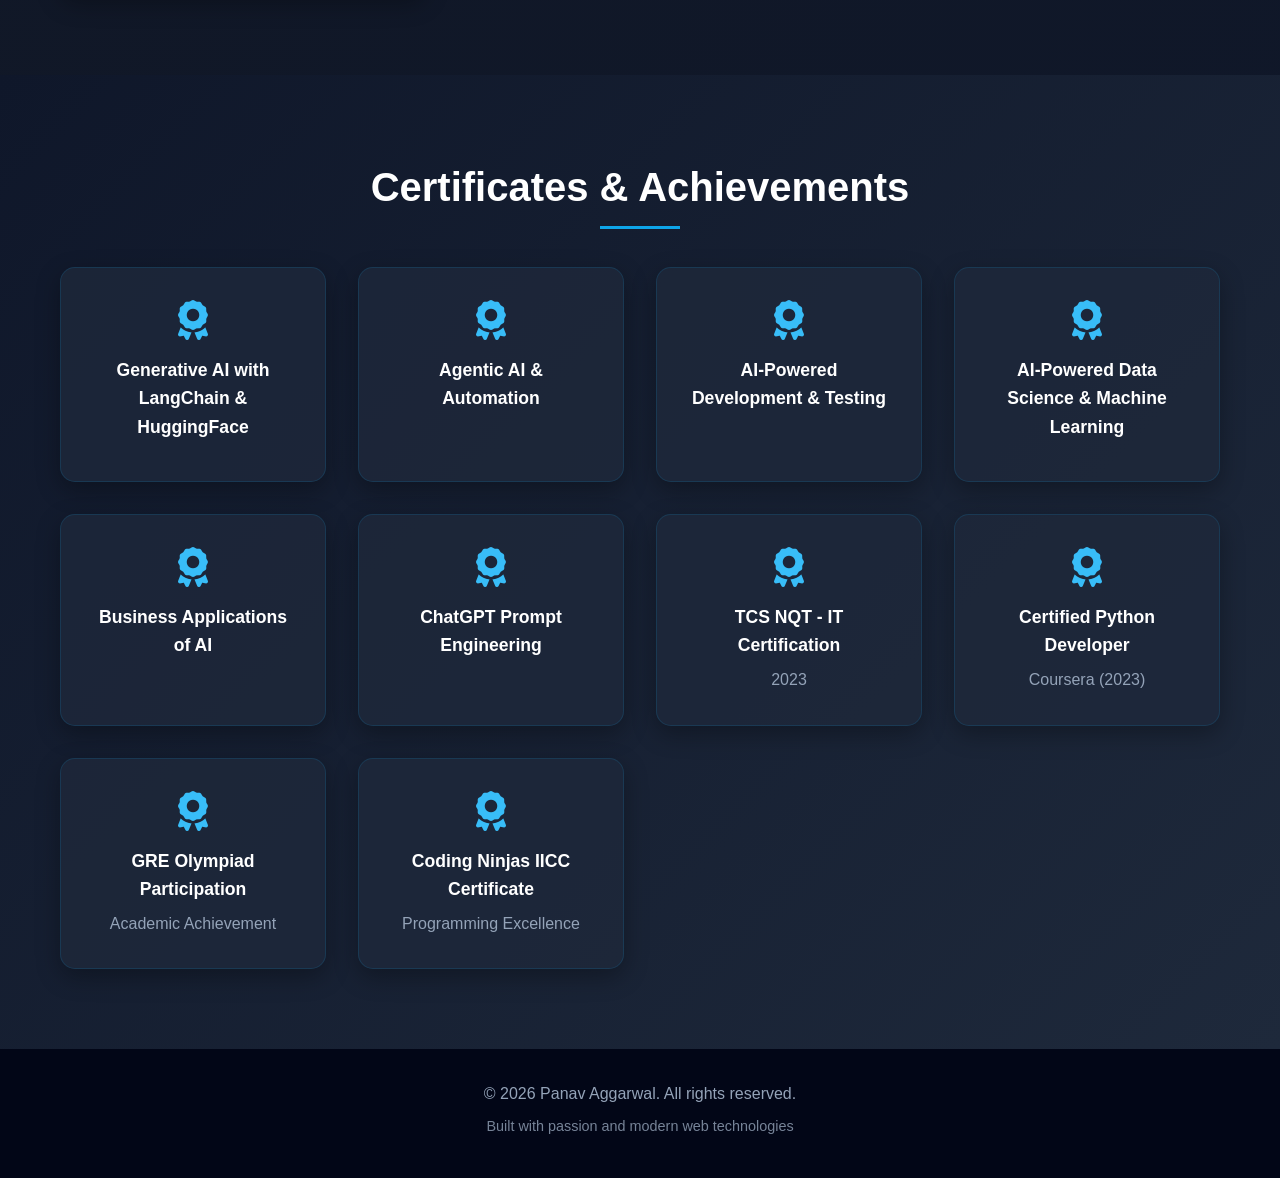
==== commit bd037ad6: "Add files via upload" ====
--- a/index.html
+++ b/index.html
@@ -8,78 +8,53 @@
     <link href="https://cdnjs.cloudflare.com/ajax/libs/font-awesome/6.0.0/css/all.min.css" rel="stylesheet">
 </head>
 <body>
-    <!-- Navigation -->
     <nav class="navbar">
         <div class="nav-container">
-            <div class="nav-logo">
-                <a href="index.html">Panav Aggarwal</a>
-            </div>
+            <div class="nav-logo"><a href="index.html">Panav Aggarwal</a></div>
             <div class="nav-menu" id="nav-menu">
                 <a href="index.html" class="nav-link active">About</a>
                 <a href="experience.html" class="nav-link">Experience</a>
                 <a href="projects.html" class="nav-link">Projects</a>
                 <a href="contact.html" class="nav-link">Contact</a>
             </div>
-            <div class="hamburger" id="hamburger">
-                <span class="bar"></span>
-                <span class="bar"></span>
-                <span class="bar"></span>
-            </div>
+            <div class="hamburger" id="hamburger"><span class="bar"></span><span class="bar"></span><span class="bar"></span></div>
         </div>
     </nav>
 
-    <!-- Hero Section -->
     <section class="hero">
         <div class="container">
             <div class="hero-content">
                 <h1 class="hero-title">Panav Aggarwal</h1>
                 <p class="hero-subtitle">Software Engineer &amp; AI/ML Engineer</p>
                 <p class="hero-description">
-                    Software Engineer &amp; AI/ML Engineer with 5+ years of project-based experience building scalable backend systems,
-                    distributed applications, data pipelines, and AI-powered platforms.
-                    Specialized in FastAPI, Python, PostgreSQL, AWS, and modern AI systems
-                    including Retrieval-Augmented Generation (RAG), LLM applications, and
-                    intelligent automation workflows. Recently completed a Master of Science
-                    in Computer Science from Arizona State University.
+                    Software Engineer with 5+ years of project-based experience in Python, machine learning,
+                    distributed systems, backend development, and performance optimization. Experienced in
+                    building scalable data-processing pipelines, AI/ML applications, asynchronous workflows,
+                    and REST APIs. Recently completed a Master of Science in Computer Science at Arizona State University.
                 </p>
                 <div class="hero-buttons">
-                    <a href="contact.html" class="btn btn-primary">
-                        <i class="fas fa-envelope"></i> Get In Touch
-                    </a>
-                    <a href="projects.html" class="btn btn-secondary">
-                        <i class="fas fa-external-link-alt"></i> View Projects
-                    </a>
+                    <a href="contact.html" class="btn btn-primary"><i class="fas fa-envelope"></i> Get In Touch</a>
+                    <a href="projects.html" class="btn btn-secondary"><i class="fas fa-external-link-alt"></i> View Projects</a>
                 </div>
             </div>
         </div>
     </section>
 
-    <!-- About Section -->
     <section class="about">
         <div class="container">
             <h2 class="section-title">About Me</h2>
             <div class="about-content">
                 <div class="about-text">
-                    <p>
-                        I am a Software Engineer focused on backend development, distributed systems,
-                        and AI-powered applications. My work spans scalable API development,
-                        high-throughput data processing pipelines, document intelligence platforms,
-                        recommendation systems, and retrieval-augmented AI applications.
-                    </p>
-                    <p>
-                        I enjoy solving complex engineering problems involving data ingestion,
-                        asynchronous processing, cloud infrastructure, and intelligent automation.
-                        My experience combines traditional software engineering principles with
-                        modern AI technologies to build reliable production-grade systems.
-                    </p>
+                    <p>I am a Software Engineer focused on machine learning, backend development, and distributed systems. My work spans ML pipelines, model optimization, high-throughput data processing, document intelligence, and AI-powered applications.</p>
+                    <p>I enjoy solving engineering problems involving data preprocessing, asynchronous processing, performance optimization, and debugging. I combine traditional software engineering with modern AI to build reliable systems.</p>
                     <div class="summary-highlights">
                         <h3>Professional Summary</h3>
                         <ul>
-                            <li>5+ years of Project-based experience in building applications and AI-powered systems</li>
-                            <li>Expertise in full-stack development: Python, JavaScript, React, Node.js</li>
-                            <li>Proficient in AI/ML workflows: NLP, Transformers, RAG, LLMs, PyTorch, TensorFlow</li>
-                            <li>Built AI systems using RAG, LLMs, LangChain, HuggingFace, and vector databases</li>
-                            <li>Collaborative team player experienced in Agile/Scrum environments</li>
+                            <li>Software Developer Intern at Boons.io (2025): built an AI-powered menu automation platform with LLMs, n8n, and REST APIs</li>
+                            <li>Software Engineer at Technaitra IT Solutions (2022&ndash;2024): resolved 75+ defects across web applications and enterprise software</li>
+                            <li>Hands-on with TensorFlow, scikit-learn, model quantization, feature engineering, and model evaluation</li>
+                            <li>Built distributed, asynchronous systems with FastAPI, Celery, and asyncio</li>
+                            <li>Experienced in Agile/Scrum environments, debugging, and root-cause analysis</li>
                         </ul>
                     </div>
                 </div>
@@ -87,170 +62,84 @@
         </div>
     </section>
 
-    <!-- Education Section -->
     <section class="education">
         <div class="container">
             <h2 class="section-title">Education</h2>
             <div class="education-grid">
                 <div class="education-card">
-                    <div class="education-header">
-                        <h3><i class="fas fa-graduation-cap"></i> Master of Science in Computer Science</h3>
-                        <span class="gpa">GPA: 3.63/4.0</span>
-                    </div>
+                    <div class="education-header"><h3><i class="fas fa-graduation-cap"></i> Master of Science in Computer Science</h3><span class="gpa">GPA: 3.63/4.0</span></div>
                     <p class="institution">Arizona State University</p>
-                    <div class="education-details">
-                        <span><i class="fas fa-calendar"></i> 2024 &ndash; 2026</span>
-                        <span><i class="fas fa-map-marker-alt"></i> Tempe, Arizona, USA</span>
-                    </div>
+                    <div class="education-details"><span><i class="fas fa-calendar"></i> 2024 &ndash; 2026</span><span><i class="fas fa-map-marker-alt"></i> Tempe, Arizona, USA</span></div>
                 </div>
-                
                 <div class="education-card">
-                    <div class="education-header">
-                        <h3><i class="fas fa-graduation-cap"></i> Bachelor of Engineering in Computer Science</h3>
-                        <span class="gpa">CGPA: 7.25/10.0</span>
-                    </div>
+                    <div class="education-header"><h3><i class="fas fa-graduation-cap"></i> Bachelor of Engineering in Computer Science</h3><span class="gpa">CGPA: 7.25/10.0</span></div>
                     <p class="institution">Thapar Institute of Engineering &amp; Technology</p>
-                    <div class="education-details">
-                        <span><i class="fas fa-calendar"></i> 2019 &ndash; 2023</span>
-                        <span><i class="fas fa-map-marker-alt"></i> Patiala, India</span>
-                    </div>
+                    <div class="education-details"><span><i class="fas fa-calendar"></i> 2019 &ndash; 2023</span><span><i class="fas fa-map-marker-alt"></i> Patiala, India</span></div>
                 </div>
             </div>
         </div>
     </section>
 
-    <!-- Skills Section -->
     <section class="skills">
         <div class="container">
             <h2 class="section-title">Skills &amp; Technologies</h2>
             <div class="skills-grid">
                 <div class="skill-category">
-                    <h3><i class="fas fa-code"></i> Programming Languages</h3>
-                    <div class="skill-tags">
-                        <span class="skill-tag">Python</span>
-                        <span class="skill-tag">JavaScript</span>
-                        <span class="skill-tag">Java</span>
-                        <span class="skill-tag">SQL</span>
-                        <span class="skill-tag">Node.js</span>
-                        <span class="skill-tag">C/C++</span>
-                    </div>
+                    <h3><i class="fas fa-code"></i> Programming</h3>
+                    <div class="skill-tags"><span class="skill-tag">Python</span><span class="skill-tag">Java</span><span class="skill-tag">JavaScript</span><span class="skill-tag">SQL</span><span class="skill-tag">Node.js</span></div>
                 </div>
-                
                 <div class="skill-category">
-                    <h3><i class="fas fa-globe"></i>AI/ML</h3>
-                    <div class="skill-tags">
-                        <span class="skill-tag">REST API</span>
-                        <span class="skill-tag">PyTorch</span>
-                        <span class="skill-tag">TensorFlow</span>
-                        <span class="skill-tag">scikit-learn</span>
-                        <span class="skill-tag">Hugging Face</span>
-                        <span class="skill-tag">NLP</span>
-                        <span class="skill-tag">RAG</span>
-                        <span class="skill-tag">LLMs</span>
-                        <span class="skill-tag">FAISS</span>
-                        <span class="skill-tag">ChromaDB</span>
-                    </div>
+                    <h3><i class="fas fa-brain"></i> Machine Learning &amp; AI</h3>
+                    <div class="skill-tags"><span class="skill-tag">Machine Learning</span><span class="skill-tag">Deep Learning</span><span class="skill-tag">TensorFlow</span><span class="skill-tag">scikit-learn</span><span class="skill-tag">NLP</span><span class="skill-tag">Transformers (BART, T5)</span><span class="skill-tag">Model Optimization</span><span class="skill-tag">Quantization</span><span class="skill-tag">Classification</span><span class="skill-tag">Regression</span><span class="skill-tag">Feature Engineering</span><span class="skill-tag">Model Evaluation</span></div>
                 </div>
-                
                 <div class="skill-category">
-                    <h3><i class="fas fa-cloud"></i> Backend & Cloud</h3>
-                    <div class="skill-tags">
-                        <span class="skill-tag">AWS (EC2, Lambda, S3)</span>
-                        <span class="skill-tag">Docker</span>
-                        <span class="skill-tag">Git</span>
-                        <span class="skill-tag">Kubernetes</span>
-                        <span class="skill-tag">CI/CD Pipelines</span>
-                        <span class="skill-tag">Microservices</span>
-                    </div>
+                    <h3><i class="fas fa-chart-bar"></i> Data &amp; Scientific Computing</h3>
+                    <div class="skill-tags"><span class="skill-tag">NumPy</span><span class="skill-tag">Pandas</span><span class="skill-tag">Data Preprocessing</span><span class="skill-tag">Data Validation</span><span class="skill-tag">Data Pipelines</span><span class="skill-tag">TF-IDF</span><span class="skill-tag">Information Retrieval</span></div>
                 </div>
-                
                 <div class="skill-category">
-                    <h3><i class="fas fa-database"></i> Databases &amp; Tools</h3>
-                    <div class="skill-tags">
-                        <span class="skill-tag">PostgreSQL</span>
-                        <span class="skill-tag">Vector Databases</span>
-                        <span class="skill-tag">FastAPI</span>
-                        <span class="skill-tag">Streamlit</span>
-                        <span class="skill-tag">Jupyter</span>
-                        <span class="skill-tag">Postman</span>
-                        <span class="skill-tag">Jira</span>
-                        <span class="skill-tag">Agile/Scrum</span>
-                    </div>
+                    <h3><i class="fas fa-server"></i> Systems &amp; Backend</h3>
+                    <div class="skill-tags"><span class="skill-tag">FastAPI</span><span class="skill-tag">REST APIs</span><span class="skill-tag">Distributed Systems</span><span class="skill-tag">Microservices</span><span class="skill-tag">Parallel Processing</span><span class="skill-tag">Asyncio / Celery</span><span class="skill-tag">Concurrency</span><span class="skill-tag">Event-Driven Architecture</span><span class="skill-tag">System Design</span><span class="skill-tag">API Integration</span></div>
+                </div>
+                <div class="skill-category">
+                    <h3><i class="fas fa-cloud"></i> Cloud, DevOps &amp; Databases</h3>
+                    <div class="skill-tags"><span class="skill-tag">AWS (Lambda, S3)</span><span class="skill-tag">Docker</span><span class="skill-tag">Kubernetes (basic)</span><span class="skill-tag">CI/CD</span><span class="skill-tag">PostgreSQL</span><span class="skill-tag">MongoDB</span><span class="skill-tag">Linux</span></div>
+                </div>
+                <div class="skill-category">
+                    <h3><i class="fas fa-wand-magic-sparkles"></i> Generative AI</h3>
+                    <div class="skill-tags"><span class="skill-tag">LLMs</span><span class="skill-tag">RAG</span><span class="skill-tag">FAISS</span><span class="skill-tag">Hugging Face</span><span class="skill-tag">LangChain</span><span class="skill-tag">Prompt Engineering</span><span class="skill-tag">Embeddings</span><span class="skill-tag">n8n</span></div>
+                </div>
+                <div class="skill-category">
+                    <h3><i class="fas fa-screwdriver-wrench"></i> Tools</h3>
+                    <div class="skill-tags"><span class="skill-tag">Git</span><span class="skill-tag">Postman</span><span class="skill-tag">Jira</span><span class="skill-tag">Agile/Scrum</span><span class="skill-tag">Claude</span><span class="skill-tag">GitHub Copilot</span></div>
                 </div>
             </div>
         </div>
     </section>
 
-    <!-- Certificates Section -->
     <section class="certificates">
         <div class="container">
             <h2 class="section-title">Certificates &amp; Achievements</h2>
             <div class="certificates-grid">
-                <div class="certificate-card">
-                    <i class="fas fa-award"></i>
-                    <h3>Generative AI with LangChain & HuggingFace</h3>
-                </div>
-
-                <div class="certificate-card">
-                    <i class="fas fa-award"></i>
-                    <h3>Agentic AI & Automation</h3>
-                </div>
-                
-                <div class="certificate-card">
-                    <i class="fas fa-award"></i>
-                    <h3>AI-Powered Development & Testing</h3>
-                </div>
-                
-                <div class="certificate-card">
-                    <i class="fas fa-award"></i>
-                    <h3>AI-Powered Data Science & Machine Learning</h3>
-                </div>
-
-                <div class="certificate-card">
-                    <i class="fas fa-award"></i>
-                    <h3>Business Applications of AI</h3>
-                </div>
-
-                <div class="certificate-card">
-                    <i class="fas fa-award"></i>
-                    <h3>ChatGPT Prompt Engineering</h3>
-                </div>
-                
-                <div class="certificate-card">
-                    <i class="fas fa-award"></i>
-                    <h3>TCS NQT - IT Certification</h3>
-                    <p>2023</p>
-                </div>
-                
-                <div class="certificate-card">
-                    <i class="fas fa-award"></i>
-                    <h3>Certified Python Developer</h3>
-                    <p>Coursera (2023)</p>
-                </div>
-                
-                <div class="certificate-card">
-                    <i class="fas fa-award"></i>
-                    <h3>GRE Olympiad Participation</h3>
-                    <p>Academic Achievement</p>
-                </div>
-                
-                <div class="certificate-card">
-                    <i class="fas fa-award"></i>
-                    <h3>Coding Ninjas IICC Certificate</h3>
-                    <p>Programming Excellence</p>
-                </div>
+                <div class="certificate-card"><i class="fas fa-award"></i><h3>Generative AI with LangChain &amp; HuggingFace</h3></div>
+                <div class="certificate-card"><i class="fas fa-award"></i><h3>Agentic AI &amp; Automation</h3></div>
+                <div class="certificate-card"><i class="fas fa-award"></i><h3>AI-Powered Development &amp; Testing</h3></div>
+                <div class="certificate-card"><i class="fas fa-award"></i><h3>AI-Powered Data Science &amp; Machine Learning</h3></div>
+                <div class="certificate-card"><i class="fas fa-award"></i><h3>Business Applications of AI</h3></div>
+                <div class="certificate-card"><i class="fas fa-award"></i><h3>ChatGPT Prompt Engineering</h3></div>
+                <div class="certificate-card"><i class="fas fa-award"></i><h3>TCS NQT - IT Certification</h3><p>2023</p></div>
+                <div class="certificate-card"><i class="fas fa-award"></i><h3>Certified Python Developer</h3><p>Coursera (2023)</p></div>
+                <div class="certificate-card"><i class="fas fa-award"></i><h3>GRE Olympiad Participation</h3><p>Academic Achievement</p></div>
+                <div class="certificate-card"><i class="fas fa-award"></i><h3>Coding Ninjas IICC Certificate</h3><p>Programming Excellence</p></div>
             </div>
         </div>
     </section>
 
-    <!-- Footer -->
     <footer class="footer">
         <div class="container">
             <p>&copy; 2026 Panav Aggarwal. All rights reserved.</p>
             <p>Built with passion and modern web technologies</p>
         </div>
     </footer>
-
     <script src="script.js"></script>
 </body>
-</html>
+</html>
--- a/styles.css
+++ b/styles.css
@@ -712,6 +712,7 @@
 
 .project-impact {
   margin-top: 2rem;
+  margin: 2rem 0;
   padding: 1.5rem;
   background: linear-gradient(135deg, #0ea5e9 0%, #0284c7 100%);
   border-radius: 10px;
@@ -731,6 +732,39 @@
 .metric {
   text-align: center;
   color: #ffffff;
+}
+
+.metrics-grid {
+    display: grid;
+    grid-template-columns: repeat(auto-fit, minmax(160px, 1fr));
+    gap: 1rem;
+}
+
+.metric-card {
+    background: rgba(15, 23, 42, 0.7);
+    border: 1px solid rgba(14, 165, 233, 0.2);
+    border-radius: 12px;
+    padding: 1rem;
+    text-align: center;
+    transition: all 0.3s ease;
+}
+
+.metric-card:hover {
+    transform: translateY(-5px);
+    border-color: #0ea5e9;
+}
+
+.metric-card h5 {
+    font-size: 1.8rem;
+    font-weight: 700;
+    color: #0ea5e9;
+    margin-bottom: 0.5rem;
+}
+
+.metric-card p {
+    color: #cbd5e1;
+    font-size: 0.9rem;
+    margin: 0;
 }
 
 .metric-value {
